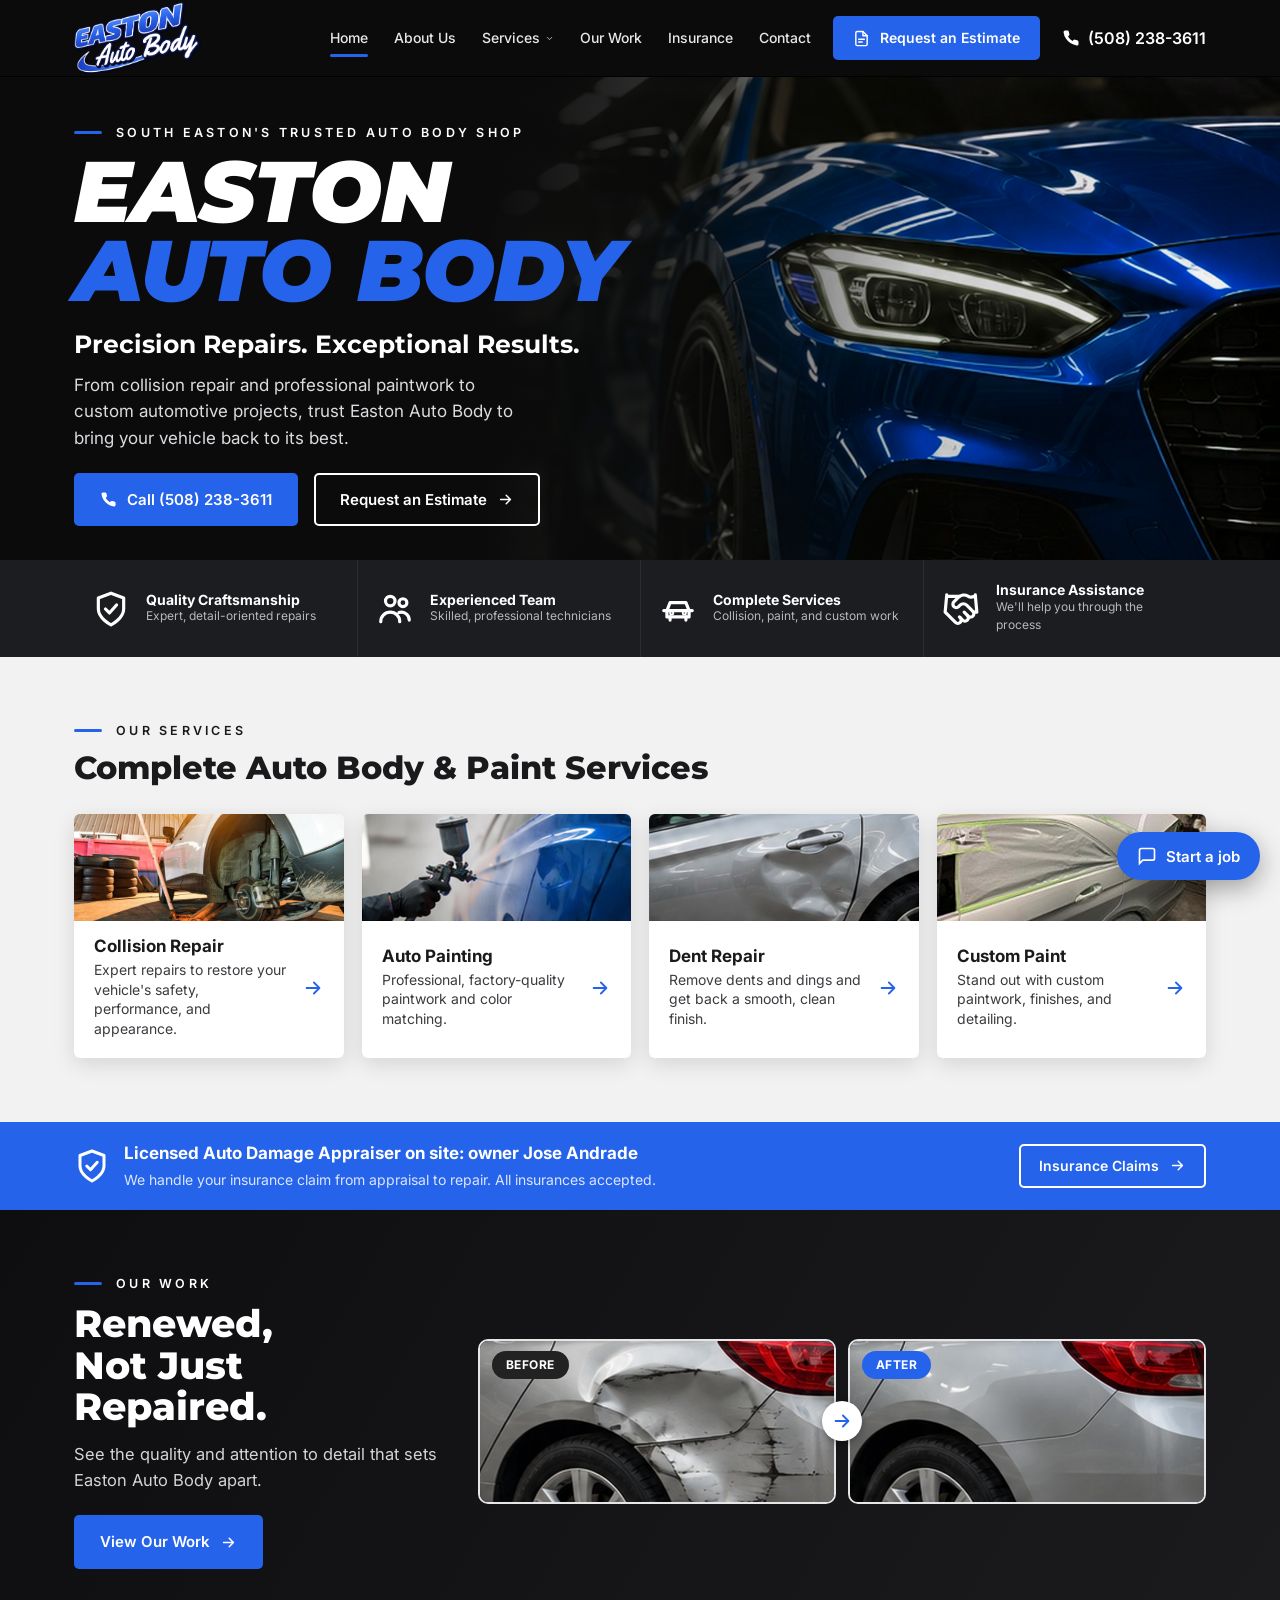
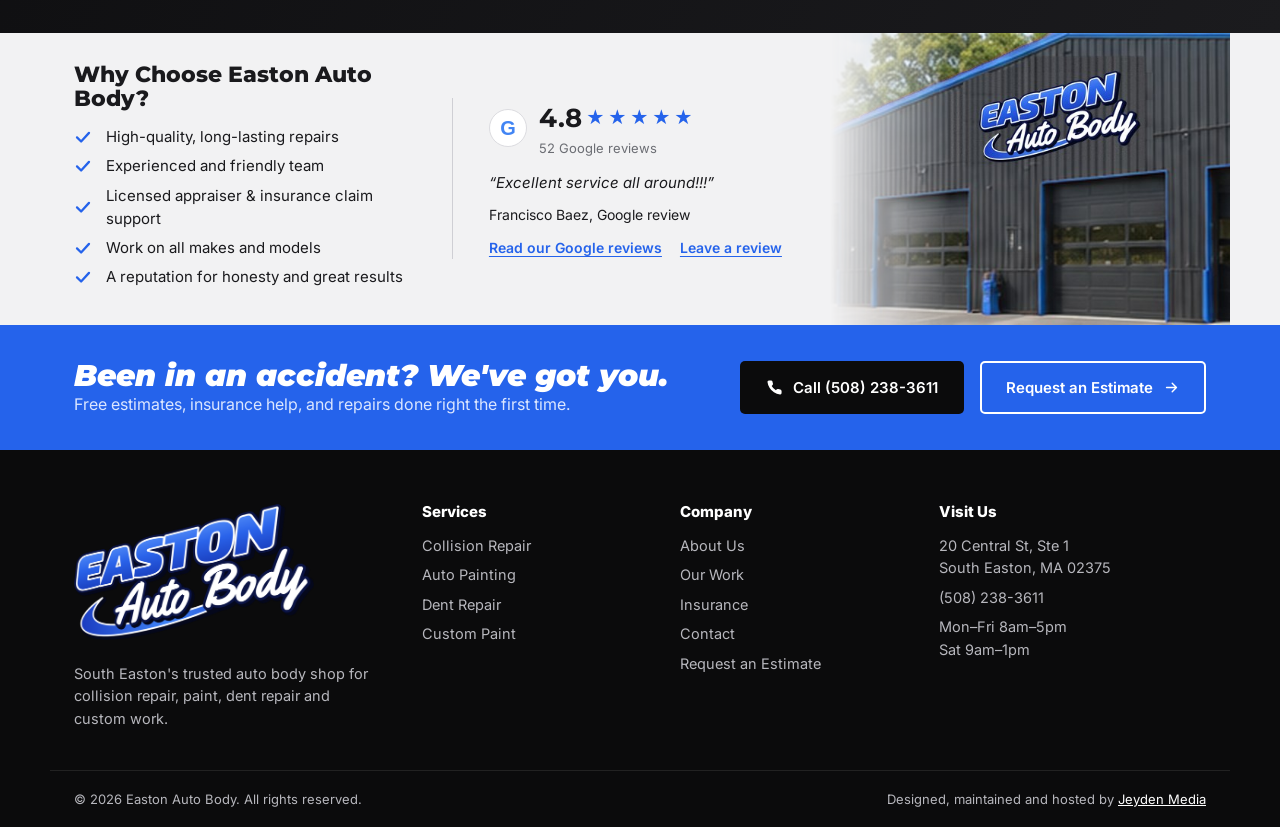
==== index.html @ 2ca7a3ee "Center header logo on mobile Co-Authored-By: Claude Opus 5.5 <noreply@anthropic.com> Claude-Session:" ====
<!doctype html>
<html lang="en"><head>
<meta charset="utf-8"><meta name="viewport" content="width=device-width,initial-scale=1">
<title>Easton Auto Body</title>
<meta name="description" content="Easton Auto Body in South Easton, MA: collision repair, auto painting, dent repair and custom paint. Call (508) 238-3611.">
<link rel="preconnect" href="https://fonts.googleapis.com"><link rel="preconnect" href="https://fonts.gstatic.com" crossorigin>
<link href="https://fonts.googleapis.com/css2?family=Inter:wght@400;500;600;700&family=Montserrat:ital,wght@0,700;0,800;0,900;1,800;1,900&display=swap" rel="stylesheet">
<link rel="icon" href="img/favicon.png?v=202611241850" type="image/png">
<link rel="stylesheet" href="css/style.css?v=202611242310">
</head><body>
<header class="site-header"><div class="wrap nav-bar">
<a class="brand" href="index.html" aria-label="Easton Auto Body home"><img class="brand-logo" src="img/logo-header.png?v=202611241850" alt="Easton Auto Body"></a>
<ul class="nav" id="nav"><li><a class="navlink active" href="index.html">Home</a></li><li><a class="navlink" href="about.html">About Us</a></li><li class="has-drop"><a class="navlink" href="services.html">Services <svg class="caret" viewBox="0 0 24 24" fill="none" stroke="currentColor" stroke-width="2" stroke-linecap="round" stroke-linejoin="round" aria-hidden="true"><path d="m6 9 6 6 6-6"/></svg></a><div class="dropdown"><a href="services.html#collision">Collision Repair</a><a href="services.html#painting">Auto Painting</a><a href="services.html#dent">Dent Repair</a><a href="services.html#custom">Custom Paint</a></div></li><li><a class="navlink" href="work.html">Our Work</a></li><li><a class="navlink" href="insurance.html">Insurance</a></li><li><a class="navlink" href="contact.html">Contact</a></li></ul>
<div class="nav-cta"><a class="btn btn-red btn-sm" href="estimate.html"><svg class="" viewBox="0 0 24 24" fill="none" stroke="currentColor" stroke-width="2" stroke-linecap="round" stroke-linejoin="round" aria-hidden="true"><path d="M14 2H6a2 2 0 0 0-2 2v16a2 2 0 0 0 2 2h12a2 2 0 0 0 2-2V8z"/><path d="M14 2v6h6M8 13h8M8 17h5"/></svg> Request an Estimate</a>
<a class="phone-link" href="tel:+15082383611" aria-label="Call (508) 238-3611"><svg class="" viewBox="0 0 24 24" fill="none" stroke="currentColor" stroke-width="2" stroke-linecap="round" stroke-linejoin="round" aria-hidden="true"><path d="M22 16.9v3a2 2 0 0 1-2.2 2 19.8 19.8 0 0 1-8.6-3.1 19.5 19.5 0 0 1-6-6A19.8 19.8 0 0 1 2.1 4.2 2 2 0 0 1 4.1 2h3a2 2 0 0 1 2 1.7c.1 1 .4 1.9.7 2.8a2 2 0 0 1-.5 2.1L8 9.9a16 16 0 0 0 6 6l1.3-1.3a2 2 0 0 1 2.1-.4c.9.3 1.8.6 2.8.7a2 2 0 0 1 1.7 2Z" fill="currentColor" stroke="none"/></svg><span>(508) 238-3611</span></a>
<button class="menu-btn" aria-label="Menu" aria-controls="nav" aria-expanded="false"><svg class="" viewBox="0 0 24 24" fill="none" stroke="currentColor" stroke-width="2" stroke-linecap="round" stroke-linejoin="round" aria-hidden="true"><path d="M3 6h18M3 12h18M3 18h18"/></svg></button></div>
</div></header>
<main>
<section class="hero"><div class="hero-bg" role="img" aria-label="Red sports car"><video class="bg-video" autoplay muted loop playsinline preload="metadata" poster="img/hero-car.jpg" aria-hidden="true"><source src="https://assets.mixkit.co/videos/35576/35576-720.mp4" type="video/mp4"><source src="https://assets.mixkit.co/videos/35576/35576-360.mp4" type="video/mp4"></video></div><div class="wrap">
<div class="eyebrow">South Easton's Trusted Auto Body Shop</div>
<h1 class="hero-title">EASTON<span>AUTO BODY</span></h1>
<h2>Precision Repairs. Exceptional Results.</h2>
<p class="lead">From collision repair and professional paintwork to custom automotive projects, trust Easton Auto Body to bring your vehicle back to its best.</p>
<div class="btn-row"><a class="btn btn-red" href="tel:+15082383611"><svg class="" viewBox="0 0 24 24" fill="none" stroke="currentColor" stroke-width="2" stroke-linecap="round" stroke-linejoin="round" aria-hidden="true"><path d="M22 16.9v3a2 2 0 0 1-2.2 2 19.8 19.8 0 0 1-8.6-3.1 19.5 19.5 0 0 1-6-6A19.8 19.8 0 0 1 2.1 4.2 2 2 0 0 1 4.1 2h3a2 2 0 0 1 2 1.7c.1 1 .4 1.9.7 2.8a2 2 0 0 1-.5 2.1L8 9.9a16 16 0 0 0 6 6l1.3-1.3a2 2 0 0 1 2.1-.4c.9.3 1.8.6 2.8.7a2 2 0 0 1 1.7 2Z" fill="currentColor" stroke="none"/></svg> Call (508) 238-3611</a><a class="btn btn-ghost" href="estimate.html">Request an Estimate <svg class="" viewBox="0 0 24 24" fill="none" stroke="currentColor" stroke-width="2" stroke-linecap="round" stroke-linejoin="round" aria-hidden="true"><path d="M5 12h14M13 6l6 6-6 6"/></svg></a></div>
</div></section>
<section class="features"><div class="wrap">
<div class="feature"><svg class="" viewBox="0 0 24 24" fill="none" stroke="currentColor" stroke-width="2" stroke-linecap="round" stroke-linejoin="round" aria-hidden="true"><path d="M12 22s8-4 8-10V5l-8-3-8 3v7c0 6 8 10 8 10z"/><path d="m8.5 12 2.5 2.5 4.5-5"/></svg><div><h4>Quality Craftsmanship</h4><p>Expert, detail-oriented repairs</p></div></div>
<div class="feature"><svg class="" viewBox="0 0 24 24" fill="none" stroke="currentColor" stroke-width="2" stroke-linecap="round" stroke-linejoin="round" aria-hidden="true"><circle cx="9" cy="7" r="3"/><circle cx="17" cy="8" r="2.5"/><path d="M3 20c0-3.3 2.7-6 6-6s6 2.7 6 6M14.5 14.2A5 5 0 0 1 21 19"/></svg><div><h4>Experienced Team</h4><p>Skilled, professional technicians</p></div></div>
<div class="feature"><svg class="" viewBox="0 0 24 24" fill="none" stroke="currentColor" stroke-width="2" stroke-linecap="round" stroke-linejoin="round" aria-hidden="true"><path d="M5 17h14v-4l-2-5H7l-2 5z"/><path d="M3 13h18M7 17v2M17 17v2"/><circle cx="8" cy="14.5" r=".6"/><circle cx="16" cy="14.5" r=".6"/></svg><div><h4>Complete Services</h4><p>Collision, paint, and custom work</p></div></div>
<div class="feature"><svg class="" viewBox="0 0 24 24" fill="none" stroke="currentColor" stroke-width="2" stroke-linecap="round" stroke-linejoin="round" aria-hidden="true"><path d="m11 17 2 2a1 1 0 1 0 3-3"/><path d="m14 14 2.5 2.5a1 1 0 1 0 3-3l-3.9-3.9a3 3 0 0 0-4.2 0l-.9.9a1 1 0 1 1-3-3l2.8-2.8a5 5 0 0 1 6.1-.8l.5.3a2 2 0 0 0 1.4.3L21 4"/><path d="m21 3 1 11h-2M3 3 2 14l6.5 6.5a1 1 0 1 0 3-3M3 4h8"/></svg><div><h4>Insurance Assistance</h4><p>We'll help you through the process</p></div></div>
</div></section>
<section class="section grey"><div class="wrap">
<div class="eyebrow">Our Services</div><h2 class="section-title">Complete Auto Body &amp; Paint Services</h2>
<div class="svc-grid"><a class="svc-card reveal" href="services.html#collision"><img src="img/svc-collision.jpg" alt="Car raised on a jack in the shop with its wheel removed">
<div class="svc-body"><div><h3>Collision Repair</h3><p>Expert repairs to restore your vehicle's safety, performance, and appearance.</p></div><svg class="arrow" viewBox="0 0 24 24" fill="none" stroke="currentColor" stroke-width="2" stroke-linecap="round" stroke-linejoin="round" aria-hidden="true"><path d="M5 12h14M13 6l6 6-6 6"/></svg></div></a><a class="svc-card reveal" href="services.html#painting"><img src="img/svc-painting.jpg?v=2" alt="Spray gun applying paint to a blue car panel">
<div class="svc-body"><div><h3>Auto Painting</h3><p>Professional, factory-quality paintwork and color matching.</p></div><svg class="arrow" viewBox="0 0 24 24" fill="none" stroke="currentColor" stroke-width="2" stroke-linecap="round" stroke-linejoin="round" aria-hidden="true"><path d="M5 12h14M13 6l6 6-6 6"/></svg></div></a><a class="svc-card reveal" href="services.html#dent"><img src="img/svc-dent.jpg" alt="Dented silver car door">
<div class="svc-body"><div><h3>Dent Repair</h3><p>Remove dents and dings and get back a smooth, clean finish.</p></div><svg class="arrow" viewBox="0 0 24 24" fill="none" stroke="currentColor" stroke-width="2" stroke-linecap="round" stroke-linejoin="round" aria-hidden="true"><path d="M5 12h14M13 6l6 6-6 6"/></svg></div></a><a class="svc-card reveal" href="services.html#custom"><img src="img/svc-custom.jpg" alt="Car masked off and ready for custom paint">
<div class="svc-body"><div><h3>Custom Paint</h3><p>Stand out with custom paintwork, finishes, and detailing.</p></div><svg class="arrow" viewBox="0 0 24 24" fill="none" stroke="currentColor" stroke-width="2" stroke-linecap="round" stroke-linejoin="round" aria-hidden="true"><path d="M5 12h14M13 6l6 6-6 6"/></svg></div></a></div></div></section>
<section class="appraiser-band"><div class="wrap">
<div class="ab-left"><svg class="" viewBox="0 0 24 24" fill="none" stroke="currentColor" stroke-width="2" stroke-linecap="round" stroke-linejoin="round" aria-hidden="true"><path d="M12 22s8-4 8-10V5l-8-3-8 3v7c0 6 8 10 8 10z"/><path d="m8.5 12 2.5 2.5 4.5-5"/></svg><div><b>Licensed Auto Damage Appraiser on site: owner Jose Andrade</b><span>We handle your insurance claim from appraisal to repair. All insurances accepted.</span></div></div>
<a class="btn btn-ghost btn-sm" href="insurance.html#claims">Insurance Claims <svg class="" viewBox="0 0 24 24" fill="none" stroke="currentColor" stroke-width="2" stroke-linecap="round" stroke-linejoin="round" aria-hidden="true"><path d="M5 12h14M13 6l6 6-6 6"/></svg></a></div></section>
<section class="section dark"><div class="wrap work-split">
<div class="reveal"><div class="eyebrow">Our Work</div><h2>Renewed,<br>Not Just Repaired.</h2>
<p>See the quality and attention to detail that sets Easton Auto Body apart.</p>
<a class="btn btn-red" href="work.html">View Our Work <svg class="" viewBox="0 0 24 24" fill="none" stroke="currentColor" stroke-width="2" stroke-linecap="round" stroke-linejoin="round" aria-hidden="true"><path d="M5 12h14M13 6l6 6-6 6"/></svg></a></div>
<div class="ba reveal"><figure><img src="img/before.jpg" alt="Rear quarter panel with collision damage, before repair"><span class="tag">BEFORE</span></figure>
<span class="ba-arrow"><svg class="" viewBox="0 0 24 24" fill="none" stroke="currentColor" stroke-width="2" stroke-linecap="round" stroke-linejoin="round" aria-hidden="true"><path d="M5 12h14M13 6l6 6-6 6"/></svg></span>
<figure><img src="img/after.jpg" alt="Same panel after repair and refinish"><span class="tag after">AFTER</span></figure></div>
</div></section>
<section class="why"><div class="wrap">
<div><h2>Why Choose Easton Auto Body?</h2><ul class="checks"><li><svg class="" viewBox="0 0 24 24" fill="none" stroke="currentColor" stroke-width="2" stroke-linecap="round" stroke-linejoin="round" aria-hidden="true"><path d="M4 12.5 9.5 18 20 6.5" stroke-width="3"/></svg>High-quality, long-lasting repairs</li><li><svg class="" viewBox="0 0 24 24" fill="none" stroke="currentColor" stroke-width="2" stroke-linecap="round" stroke-linejoin="round" aria-hidden="true"><path d="M4 12.5 9.5 18 20 6.5" stroke-width="3"/></svg>Experienced and friendly team</li><li><svg class="" viewBox="0 0 24 24" fill="none" stroke="currentColor" stroke-width="2" stroke-linecap="round" stroke-linejoin="round" aria-hidden="true"><path d="M4 12.5 9.5 18 20 6.5" stroke-width="3"/></svg>Licensed appraiser & insurance claim support</li><li><svg class="" viewBox="0 0 24 24" fill="none" stroke="currentColor" stroke-width="2" stroke-linecap="round" stroke-linejoin="round" aria-hidden="true"><path d="M4 12.5 9.5 18 20 6.5" stroke-width="3"/></svg>Work on all makes and models</li><li><svg class="" viewBox="0 0 24 24" fill="none" stroke="currentColor" stroke-width="2" stroke-linecap="round" stroke-linejoin="round" aria-hidden="true"><path d="M4 12.5 9.5 18 20 6.5" stroke-width="3"/></svg>A reputation for honesty and great results</li></ul></div>
<div class="quote reviews" id="reviews"><div class="g-rating"><span class="g-logo" aria-hidden="true">G</span><div><strong>4.8</strong> <span class="stars" aria-hidden="true">★★★★★</span><small>52 Google reviews</small></div></div>
<blockquote>&ldquo;Excellent service all around!!!&rdquo;</blockquote>
<cite>Francisco Baez, Google review</cite>
<div class="review-links"><a href="https://www.google.com/maps/place/?q=place_id:ChIJB-BQOgSG5IkRGqs08oeL52E" target="_blank" rel="noopener">Read our Google reviews</a><a href="https://search.google.com/local/writereview?placeid=ChIJB-BQOgSG5IkRGqs08oeL52E" target="_blank" rel="noopener">Leave a review</a></div></div>
<div class="why-photo" role="img" aria-label="Easton Auto Body shop building"></div>
</div></section>
</main>
<section class="cta-band"><div class="wrap">
<div><h2>Been in an accident? We've got you.</h2><p>Free estimates, insurance help, and repairs done right the first time.</p></div>
<div class="btn-row"><a class="btn btn-dark" href="tel:+15082383611"><svg class="" viewBox="0 0 24 24" fill="none" stroke="currentColor" stroke-width="2" stroke-linecap="round" stroke-linejoin="round" aria-hidden="true"><path d="M22 16.9v3a2 2 0 0 1-2.2 2 19.8 19.8 0 0 1-8.6-3.1 19.5 19.5 0 0 1-6-6A19.8 19.8 0 0 1 2.1 4.2 2 2 0 0 1 4.1 2h3a2 2 0 0 1 2 1.7c.1 1 .4 1.9.7 2.8a2 2 0 0 1-.5 2.1L8 9.9a16 16 0 0 0 6 6l1.3-1.3a2 2 0 0 1 2.1-.4c.9.3 1.8.6 2.8.7a2 2 0 0 1 1.7 2Z" fill="currentColor" stroke="none"/></svg> Call (508) 238-3611</a><a class="btn btn-ghost" href="estimate.html">Request an Estimate <svg class="" viewBox="0 0 24 24" fill="none" stroke="currentColor" stroke-width="2" stroke-linecap="round" stroke-linejoin="round" aria-hidden="true"><path d="M5 12h14M13 6l6 6-6 6"/></svg></a></div>
</div></section>
<footer class="site-footer">
<div class="wrap foot-grid">
<div class="foot-about"><a class="brand" href="index.html" aria-label="Easton Auto Body home"><img class="brand-logo-full" src="img/logo-footer.png?v=202611241850" alt="Easton Auto Body: We don't just repair. We renew."></a><p>South Easton's trusted auto body shop for collision repair, paint, dent repair and custom work.</p></div>
<div><h4>Services</h4><ul><li><a href="services.html#collision">Collision Repair</a></li><li><a href="services.html#painting">Auto Painting</a></li><li><a href="services.html#dent">Dent Repair</a></li><li><a href="services.html#custom">Custom Paint</a></li></ul></div>
<div><h4>Company</h4><ul><li><a href="about.html">About Us</a></li><li><a href="work.html">Our Work</a></li><li><a href="insurance.html">Insurance</a></li><li><a href="contact.html">Contact</a></li><li><a href="estimate.html">Request an Estimate</a></li></ul></div>
<div><h4>Visit Us</h4><ul><li>20 Central St, Ste 1<br>South Easton, MA 02375</li><li><a href="tel:+15082383611">(508) 238-3611</a></li><li>Mon–Fri 8am–5pm<br>Sat 9am–1pm</li></ul></div>
</div>
<div class="wrap foot-bottom"><span>© <span id="yr">2026</span> Easton Auto Body. All rights reserved.</span><span>Designed, maintained and hosted by <a href="https://jeydenmedia.com" target="_blank" rel="noopener" style="color:#fff;text-decoration:underline">Jeyden Media</a></span></div>
</footer>
<script src="js/main.js?v=202611241830"></script>
<script src="js/send.js?v=202611240320"></script>
<script src="js/intake.js?v=202611241830"></script>
</body></html>
---- css/style.css ----
/* Easton Auto Body — site styles */
:root{
  --red:#2563eb; --red-dark:#1a44c2; /* accent: royal blue from business card (var name kept) */ --black:#0b0b0c; --ink:#141416; --char:#1c1d20;
  --line:#2c2d31; --grey:#f2f2f3; --muted:#6b6d73; --text:#1a1a1d; --white:#fff;
  --radius:6px; --shadow:0 6px 22px rgba(0,0,0,.12);
  --head:'Montserrat',system-ui,sans-serif; --body:'Inter',system-ui,sans-serif;
  --wrap:1180px;
}
*{box-sizing:border-box;margin:0;padding:0}
html{scroll-behavior:smooth}
body{font-family:var(--body);color:var(--text);background:var(--white);line-height:1.55;-webkit-font-smoothing:antialiased}
img{max-width:100%;display:block}
a{color:inherit;text-decoration:none}
.wrap{max-width:var(--wrap);margin:0 auto;padding:0 24px}
h1,h2,h3,h4{font-family:var(--head);line-height:1.1;font-weight:800}
.sr-only{position:absolute;width:1px;height:1px;overflow:hidden;clip:rect(0 0 0 0)}

/* placeholder / guessed-content markers */
.tbd{background:#fff3b0;color:#5a4500;border-radius:3px;padding:0 4px;font-size:.92em}
.dark .tbd,.on-dark .tbd{background:#5a4a00;color:#ffe98a}
.tbd-note{display:inline-block;margin-top:14px;font-size:12px;letter-spacing:.04em;background:#fff3b0;color:#5a4500;padding:3px 8px;border-radius:3px;margin-top:8px}

/* ---------- header ---------- */
.site-header{background:var(--black);position:sticky;top:0;z-index:50;border-bottom:1px solid #000}
.nav-bar{display:flex;align-items:center;gap:28px;height:76px}
.logo{display:flex;flex-direction:column;line-height:.86;font-family:var(--head);font-style:italic;font-weight:900;position:relative;padding-top:10px;flex-shrink:0}
.logo svg{position:absolute;top:-2px;left:6px;width:150px;height:18px}
.logo .l1{color:#fff;font-size:31px;letter-spacing:.01em}
.logo .l2{color:var(--red);font-size:15px;letter-spacing:.24em;margin-left:10px}
.nav{display:flex;align-items:center;gap:26px;margin-left:auto}
.nav > li{list-style:none;position:relative}
.nav a.navlink{color:#e8e8ea;font-size:14px;font-weight:500;padding:26px 0;display:inline-flex;align-items:center;gap:5px;position:relative}
.nav a.navlink:hover{color:#fff}
.nav a.navlink.active::after{content:"";position:absolute;left:0;right:0;bottom:18px;height:3px;background:var(--red);border-radius:2px}
.caret{width:9px;height:9px}
.dropdown{position:absolute;top:100%;left:-16px;background:var(--char);min-width:210px;border-top:3px solid var(--red);border-radius:0 0 var(--radius) var(--radius);box-shadow:var(--shadow);padding:8px 0;opacity:0;visibility:hidden;transform:translateY(6px);transition:.18s}
.has-drop:hover .dropdown,.has-drop:focus-within .dropdown{opacity:1;visibility:visible;transform:none}
.dropdown a{display:block;padding:9px 18px;color:#d6d6da;font-size:14px}
.dropdown a:hover{background:#26272b;color:#fff}
.nav-cta{display:flex;align-items:center;gap:22px}
.phone-link{color:#fff;font-weight:600;font-size:16px;display:inline-flex;gap:8px;align-items:center;white-space:nowrap}
.menu-btn{display:none;background:none;border:0;color:#fff;margin-left:auto;cursor:pointer;padding:8px}

/* ---------- buttons ---------- */
.btn{display:inline-flex;align-items:center;gap:10px;font-weight:600;font-size:15px;border-radius:5px;padding:13px 24px;border:2px solid transparent;cursor:pointer;transition:.18s;font-family:var(--body);white-space:nowrap}
.btn svg{width:17px;height:17px;flex-shrink:0}
.btn-red{background:var(--red);color:#fff}
.btn-red:hover{background:var(--red-dark)}
.btn-ghost{border-color:#fff;color:#fff}
.btn-ghost:hover{background:#fff;color:var(--black)}
.btn-dark{background:var(--black);color:#fff}
.btn-dark:hover{background:#2a2a2e}
.btn-sm{padding:9px 18px;font-size:14px}

/* ---------- eyebrow ---------- */
.eyebrow{display:flex;align-items:center;gap:14px;font-size:12.5px;font-weight:600;letter-spacing:.26em;text-transform:uppercase;margin-bottom:10px}
.eyebrow::before{content:"";width:28px;height:3px;background:var(--red);border-radius:2px}

/* ---------- hero ---------- */
.hero{background:var(--black);color:#fff;position:relative;overflow:hidden}
.hero-bg{position:absolute;inset:0 0 0 auto;width:62%;background:url(../img/hero-car.jpg) center/cover no-repeat}
.hero-bg::before{content:"";position:absolute;inset:0;background:linear-gradient(90deg,var(--black) 0%,rgba(11,11,12,.85) 22%,rgba(11,11,12,.2) 55%,transparent 100%)}
.hero .wrap{position:relative;padding-top:46px;padding-bottom:34px;min-height:390px}
.hero-title{font-style:italic;font-weight:900;font-size:clamp(46px,7vw,86px);line-height:.92;letter-spacing:-.01em;margin:6px 0 20px}
.hero-title span{display:block;color:var(--red)}
.hero h2{font-size:clamp(20px,2.2vw,25px);font-weight:700;margin-bottom:14px}
.hero p.lead{font-size:17px;color:#dcdce0;max-width:450px;margin-bottom:22px}
.btn-row{display:flex;gap:16px;flex-wrap:wrap}

/* page hero (inner pages) */
.page-hero{background:var(--black);color:#fff;position:relative;overflow:hidden}
.page-hero .bg{position:absolute;inset:0;background-size:cover;background-position:center;opacity:.35}
.page-hero .bg::after{content:"";position:absolute;inset:0;background:linear-gradient(90deg,var(--black) 25%,transparent)}
.page-hero .wrap{position:relative;padding:64px 24px 58px}
.page-hero h1{font-size:clamp(36px,5vw,56px);font-style:italic;font-weight:900}
.page-hero h1 em{color:var(--red);font-style:italic}
.page-hero p{color:#cfcfd4;max-width:560px;margin-top:14px;font-size:17px}
.crumbs{font-size:13px;color:#9a9aa1;margin-bottom:12px}
.crumbs a:hover{color:#fff}

/* ---------- features strip ---------- */
.features{background:var(--char);color:#fff}
.features .wrap{display:grid;grid-template-columns:repeat(4,1fr)}
.feature{display:flex;gap:16px;align-items:center;padding:22px 18px;border-left:1px solid var(--line)}
.feature:first-child{border-left:0}
.feature svg{width:38px;height:38px;flex-shrink:0;stroke:#fff}
.feature h4{font-family:var(--body);font-size:14px;font-weight:700}
.feature p{font-size:12px;color:#b7b7bd}

/* ---------- sections ---------- */
.section{padding:64px 0}
.section.grey{background:var(--grey)}
.section.dark{background:linear-gradient(120deg,#0e0e10,#1b1b1e);color:#fff}
.section-title{font-size:clamp(26px,3vw,32px);margin-bottom:28px}
.section-head{display:flex;justify-content:space-between;align-items:flex-end;gap:20px;flex-wrap:wrap;margin-bottom:28px}
.section-head .section-title{margin-bottom:0}

/* service cards */
.svc-grid{display:grid;grid-template-columns:repeat(4,1fr);gap:18px}
.svc-card{background:#fff;border-radius:var(--radius);overflow:hidden;box-shadow:var(--shadow);display:flex;flex-direction:column;transition:transform .2s,box-shadow .2s}
.svc-card:hover{transform:translateY(-4px);box-shadow:0 12px 30px rgba(0,0,0,.18)}
.svc-card img{width:100%;aspect-ratio:2.5/1;object-fit:cover}
.svc-body{padding:16px 20px 20px;display:flex;gap:12px;align-items:center;flex:1}
.svc-body h3{font-family:var(--body);font-size:17px;font-weight:700;margin-bottom:4px}
.svc-body p{font-size:14px;color:#3b3b40;line-height:1.4}
.svc-body .arrow{margin-left:auto;color:var(--red);width:22px;height:22px;flex-shrink:0}

/* before / after */
.work-split{display:grid;grid-template-columns:1fr 2fr;gap:40px;align-items:center}
.work-split h2{font-size:clamp(30px,3.4vw,38px);margin-bottom:14px}
.work-split p{color:#d4d4d8;margin-bottom:22px;font-size:16.5px}
.ba{display:grid;grid-template-columns:1fr 1fr;gap:12px;position:relative}
.ba figure{position:relative;border:2px solid #e6e6e9;border-radius:10px;overflow:hidden;background:#333}
.ba img{width:100%;height:100%;aspect-ratio:2.2/1;object-fit:cover}
.tag{position:absolute;top:10px;left:12px;font-size:12px;font-weight:700;letter-spacing:.04em;padding:5px 14px;border-radius:20px;color:#fff;background:#222}
.tag.after{background:var(--red)}
.ba-arrow{position:absolute;left:50%;top:50%;transform:translate(-50%,-50%);width:40px;height:40px;border-radius:50%;background:#fff;display:grid;place-items:center;box-shadow:0 2px 10px rgba(0,0,0,.4);z-index:2}
.ba-arrow svg{width:22px;height:22px;color:var(--red)}

/* why choose */
.why{background:var(--grey);position:relative;overflow:hidden}
.why .wrap{display:grid;grid-template-columns:1fr 1fr 1.1fr;align-items:center;gap:36px;padding-top:30px;padding-bottom:30px}
.why h2{font-size:22px;margin-bottom:14px}
.checks{list-style:none}
.checks li{display:flex;gap:14px;align-items:center;margin:6px 0;font-size:15px}
.checks svg{width:18px;height:18px;color:var(--red);flex-shrink:0}
.quote{border-left:1px solid #cfcfd4;padding-left:36px}
.quote .q{font-family:Georgia,serif;font-size:52px;line-height:.6;color:var(--red);font-weight:700;height:26px}
.quote blockquote{font-style:italic;font-size:15px;margin:6px 0 10px}
.stars{color:var(--red);font-size:20px;letter-spacing:3px}
.quote cite{font-style:normal;font-size:14px;display:block}
.g-rating{display:flex;align-items:center;gap:12px;margin-bottom:12px}
.g-logo{width:38px;height:38px;border-radius:50%;background:#fff;border:1px solid #dcdce0;display:grid;place-items:center;font:700 20px/1 Arial,sans-serif;color:#4285f4;flex-shrink:0}
.g-rating strong{font-family:var(--head);font-size:26px;vertical-align:middle}
.g-rating .stars{font-size:18px;vertical-align:middle}
.g-rating small{display:block;font-size:13px;color:var(--muted)}
.review-links{display:flex;gap:18px;flex-wrap:wrap;margin-top:12px;font-size:14px;font-weight:600}
.review-links a{color:var(--red);text-decoration:underline;text-underline-offset:3px}
.why-photo{align-self:stretch;margin:-30px -24px -30px 0;min-height:200px;background:url(../img/shop-sign.jpg?v=3) center/cover;-webkit-mask-image:linear-gradient(90deg,transparent,#000 30%);mask-image:linear-gradient(90deg,transparent,#000 30%)}

/* CTA band */
.cta-band{background:var(--red);color:#fff}
.cta-band .wrap{display:flex;justify-content:space-between;align-items:center;gap:20px;padding:34px 24px;flex-wrap:wrap}
.cta-band h2{font-size:clamp(22px,2.6vw,30px);font-style:italic;font-weight:900}
.cta-band p{color:#dbe6ff}

/* ---------- content blocks (inner pages) ---------- */
.two-col{display:grid;grid-template-columns:1.1fr 1fr;gap:48px;align-items:center}
.two-col.flip > :first-child{order:2}
.two-col img{border-radius:10px;box-shadow:var(--shadow);width:100%;aspect-ratio:3/2;object-fit:cover}
.prose h2{font-size:clamp(24px,2.8vw,32px);margin-bottom:14px}
.prose p{margin-bottom:14px;color:#3b3b40}
.dark .prose p{color:#cfcfd4}
.stats{display:grid;grid-template-columns:repeat(4,1fr);gap:18px;margin-top:10px}
.stat{background:#fff;border-radius:var(--radius);padding:24px;text-align:center;box-shadow:var(--shadow)}
.stat b{display:block;font-family:var(--head);font-size:36px;font-weight:900;font-style:italic;color:var(--red)}
.stat span{font-size:14px;color:var(--muted)}
.value-grid{display:grid;grid-template-columns:repeat(3,1fr);gap:20px}
.value{background:#fff;border-radius:var(--radius);padding:26px;box-shadow:var(--shadow);border-top:3px solid var(--red)}
.value svg{width:34px;height:34px;color:var(--red);margin-bottom:12px}
.value h3{font-family:var(--body);font-size:17px;margin-bottom:6px}
.value p{font-size:14.5px;color:#4a4a50}

.svc-detail{padding:64px 0;border-bottom:1px solid #e5e5e8;scroll-margin-top:80px}
.svc-detail:nth-child(even){background:var(--grey)}
.svc-detail ul{list-style:none;margin:16px 0 22px;display:grid;grid-template-columns:1fr 1fr;gap:6px 18px}
.svc-detail li{display:flex;gap:10px;align-items:flex-start;font-size:15px}
.svc-detail li svg{width:17px;height:17px;color:var(--red);flex-shrink:0;margin-top:3px}
.jump{display:flex;gap:10px;flex-wrap:wrap;margin-top:22px}
.jump a{border:1px solid #4a4a50;color:#fff;border-radius:30px;padding:8px 16px;font-size:14px}
.jump a:hover{border-color:var(--red);background:var(--red)}

/* gallery */
.filters{display:flex;gap:10px;flex-wrap:wrap;margin-bottom:28px}
.filters button{border:1px solid #cfcfd4;background:#fff;border-radius:30px;padding:8px 18px;font:500 14px var(--body);cursor:pointer}
.filters button.on{background:var(--red);border-color:var(--red);color:#fff}
.gallery{display:grid;grid-template-columns:repeat(2,1fr);gap:28px}
.g-item{background:#fff;border-radius:10px;box-shadow:var(--shadow);overflow:hidden}
.g-item.hide{display:none}
.slider{position:relative;aspect-ratio:2.2/1;overflow:hidden;user-select:none;cursor:ew-resize;background:#333}
.slider img{position:absolute;inset:0;width:100%;height:100%;object-fit:cover}
.slider .top{clip-path:inset(0 50% 0 0)}
.slider .handle{position:absolute;top:0;bottom:0;left:50%;width:3px;background:#fff;transform:translateX(-50%);pointer-events:none}
.slider .handle::after{content:"↔";position:absolute;top:50%;left:50%;transform:translate(-50%,-50%);width:38px;height:38px;border-radius:50%;background:var(--red);color:#fff;display:grid;place-items:center;font-weight:700;box-shadow:0 2px 8px rgba(0,0,0,.4)}
.slider .tag.after{left:auto;right:12px}
.slider input{position:absolute;inset:0;opacity:0;cursor:ew-resize;width:100%;height:100%}
.g-meta{padding:16px 20px}
.g-meta h3{font-family:var(--body);font-size:16px}
.g-meta p{font-size:14px;color:var(--muted)}

/* steps (insurance) */
.steps{display:grid;grid-template-columns:repeat(4,1fr);gap:20px;counter-reset:s}
.step{background:#fff;border-radius:var(--radius);padding:28px 22px;box-shadow:var(--shadow);position:relative}
.step::before{counter-increment:s;content:counter(s);font-family:var(--head);font-style:italic;font-weight:900;font-size:40px;color:var(--red);line-height:1;display:block;margin-bottom:10px}
.step h3{font-family:var(--body);font-size:16.5px;margin-bottom:6px}
.step p{font-size:14.5px;color:#4a4a50}
.faq details{background:#fff;border-radius:var(--radius);box-shadow:0 2px 10px rgba(0,0,0,.06);margin-bottom:12px;padding:0 22px}
.faq summary{cursor:pointer;font-weight:600;padding:18px 0;list-style:none;display:flex;justify-content:space-between;gap:16px}
.faq summary::after{content:"+";color:var(--red);font-size:22px;line-height:1}
.faq details[open] summary::after{content:"–"}
.faq details p{padding-bottom:18px;color:#4a4a50}
.carriers{display:flex;flex-wrap:wrap;gap:10px;margin-top:10px}
.carriers span{background:#fff;border:1px solid #dcdce0;padding:8px 16px;border-radius:4px;font-weight:600;font-size:14px;color:#3b3b40}

/* contact + forms */
.contact-grid{display:grid;grid-template-columns:1fr 1.25fr;gap:40px}
.info-card{background:var(--char);color:#fff;border-radius:10px;padding:32px}
.info-card h3{font-size:22px;margin-bottom:20px}
.info-row{display:flex;gap:14px;margin-bottom:20px}
.info-row svg{width:22px;height:22px;color:var(--red);flex-shrink:0;margin-top:2px}
.info-row b{display:block;font-size:14px;color:#9a9aa1;font-weight:500}
.info-row a:hover{color:var(--red)}
.hours{width:100%;font-size:14.5px;border-collapse:collapse}
.hours td{padding:4px 0}
.hours td:last-child{text-align:right}
.map{border-radius:10px;overflow:hidden;box-shadow:var(--shadow);margin-top:24px;aspect-ratio:16/9;background:#ddd}
.map iframe{width:100%;height:100%;border:0}
.form-card{background:#fff;border-radius:10px;box-shadow:var(--shadow);padding:34px}
.form-card h2{font-size:24px;margin-bottom:6px}
.form-card > p{color:var(--muted);margin-bottom:22px;font-size:15px}
.form-grid{display:grid;grid-template-columns:1fr 1fr;gap:16px}
.form-grid .full{grid-column:1/-1}
fieldset{border:0;grid-column:1/-1;display:grid;grid-template-columns:1fr 1fr;gap:16px;margin-top:8px}
legend{font-family:var(--head);font-weight:800;font-size:16px;margin-bottom:12px;display:flex;align-items:center;gap:10px}
legend::before{content:"";width:20px;height:3px;background:var(--red)}
label{display:block;font-size:13.5px;font-weight:600;margin-bottom:6px}
input,select,textarea{width:100%;font:15px var(--body);padding:11px 13px;border:1px solid #cfcfd4;border-radius:5px;background:#fafafb;transition:.15s}
input:focus,select:focus,textarea:focus{outline:0;border-color:var(--red);background:#fff;box-shadow:0 0 0 3px rgba(37,99,235,.15)}
textarea{min-height:120px;resize:vertical}
.radio-row{display:flex;gap:18px;flex-wrap:wrap}
.radio-row label{display:flex;align-items:center;gap:7px;font-weight:500}
.radio-row input{width:auto}
.drop{border:2px dashed #cfcfd4;border-radius:8px;padding:24px;text-align:center;color:var(--muted);font-size:14px;cursor:pointer;background:#fafafb}
.drop:hover{border-color:var(--red)}
.drop input{display:none}
.file-list{font-size:13px;margin-top:8px;color:var(--text)}
.form-note{font-size:12.5px;color:var(--muted);margin-top:14px}
.form-success{display:none;text-align:center;padding:40px 10px}
.form-success.show{display:block}
.form-success svg{width:56px;height:56px;color:var(--red);margin:0 auto 14px}

/* ---------- footer ---------- */
.site-footer{background:var(--black);color:#b7b7bd;font-size:14.5px}
.foot-grid{display:grid;grid-template-columns:1.4fr 1fr 1fr 1.2fr;gap:36px;padding:54px 24px 40px}
.site-footer h4{color:#fff;font-family:var(--body);font-size:15px;margin-bottom:14px}
.site-footer ul{list-style:none}
.site-footer li{margin:7px 0}
.site-footer a:hover{color:#fff}
.foot-about p{margin-top:16px;max-width:300px}
.foot-bottom{border-top:1px solid #222;padding:18px 24px;display:flex;justify-content:space-between;gap:12px;flex-wrap:wrap;font-size:13px}

/* reveal */
.reveal{opacity:0;transform:translateY(16px);transition:opacity .6s,transform .6s}
.reveal.in{opacity:1;transform:none}
@media (prefers-reduced-motion:reduce){.reveal{opacity:1;transform:none;transition:none}html{scroll-behavior:auto}}

/* ---------- responsive ---------- */
@media (max-width:1100px){
  .nav{gap:18px}
  .phone-link span{display:none}
}
@media (max-width:980px){
  .menu-btn{display:block}
  .nav-cta .btn{display:none}
  .nav{position:fixed;top:76px;left:0;right:0;bottom:0;background:var(--black);flex-direction:column;align-items:stretch;gap:0;padding:10px 24px 30px;overflow-y:auto;transform:translateX(100%);transition:.25s;margin:0}
  .nav.open{transform:none}
  .nav a.navlink{padding:15px 0;border-bottom:1px solid #222;width:100%;font-size:16px}
  .nav a.navlink.active::after{display:none}
  .nav a.navlink.active{color:var(--red)}
  .dropdown{position:static;opacity:1;visibility:visible;transform:none;background:none;border:0;box-shadow:none;padding:0 0 6px 14px}
  .nav-cta{margin-left:auto}
  .menu-btn{margin-left:4px}
  .features .wrap{grid-template-columns:1fr 1fr}
  .feature:nth-child(3){border-left:0}
  .svc-grid{grid-template-columns:1fr 1fr}
  .work-split{grid-template-columns:1fr}
  .why .wrap{grid-template-columns:1fr 1fr}
  .why-photo{display:none}
  .two-col,.contact-grid{grid-template-columns:1fr;gap:32px}
  .two-col.flip > :first-child{order:0}
  .stats,.steps{grid-template-columns:1fr 1fr}
  .value-grid{grid-template-columns:1fr 1fr}
  .foot-grid{grid-template-columns:1fr 1fr}
  .hero-bg{width:100%;opacity:.45}
  .hero-bg::before{background:linear-gradient(90deg,var(--black),rgba(11,11,12,.4))}
}
@media (max-width:640px){
  .wrap{padding:0 16px}
  .page-hero .wrap{padding:44px 16px 40px}
  .cta-band .wrap{padding:28px 16px}
  .foot-grid{padding:44px 16px 30px}
  .logo .l1{font-size:25px}.logo .l2{font-size:12px}.logo svg{width:120px}
  .phone-link{font-size:0;gap:0}
  .features .wrap,.svc-grid,.why .wrap,.stats,.steps,.value-grid,.gallery,.foot-grid,.form-grid,fieldset{grid-template-columns:1fr}
  .feature{border-left:0;border-top:1px solid var(--line);padding:16px 0}
  .feature:first-child{border-top:0}
  .quote{border-left:0;padding-left:0}
  .svc-detail ul{grid-template-columns:1fr}
  .section{padding:48px 0}
  .form-card{padding:24px 18px}
  .btn-row .btn{flex:1;justify-content:center}
}
.phone-link svg{width:18px;height:18px}
.est-grid{grid-template-columns:1.6fr 1fr;align-items:start}
.form-success svg,.drop svg{display:block}
.drop svg{width:28px;height:28px;margin:0 auto 6px;color:var(--red)}
@media (max-width:980px){.est-grid{grid-template-columns:1fr}}
.menu-btn svg{width:26px;height:26px;display:block}
.team-grid{display:grid;grid-template-columns:1fr 1fr;gap:24px}
.member{display:flex;gap:22px;align-items:flex-start;background:var(--char);color:#fff;border-radius:10px;padding:28px;border-left:4px solid var(--red)}
.avatar{width:76px;height:76px;border-radius:50%;background:var(--red);display:grid;place-items:center;font-family:var(--head);font-weight:900;font-style:italic;font-size:26px;flex-shrink:0}
.avatar-photo{width:120px;height:120px;object-fit:cover;border:3px solid var(--red);box-shadow:0 6px 18px rgba(0,0,0,.35)}
.member h3{font-size:21px}
.member .role{display:block;color:var(--red);font-weight:600;font-size:13px;letter-spacing:.08em;text-transform:uppercase;margin:4px 0 10px}
.member p{color:#cfcfd4;font-size:15px}
@media (max-width:760px){.team-grid{grid-template-columns:1fr}.member{flex-direction:column}}
/* banner videos */
.bg-video{position:absolute;inset:0;width:100%;height:100%;object-fit:cover;z-index:0}
.hero-bg::before{z-index:1}
.page-hero .bg::after{z-index:1}
.page-hero .bg{opacity:.45}
@media (prefers-reduced-motion:reduce){.bg-video{display:none}}
.g-item.featured{max-width:960px}
.g-item.featured .slider{aspect-ratio:2.4/1}
.proj-grid{grid-template-columns:repeat(3,1fr)}
.proj-img{width:100%;aspect-ratio:16/10;object-fit:cover;transition:transform .4s}
.g-item{overflow:hidden}
.g-item:hover .proj-img{transform:scale(1.04)}
@media (max-width:980px){.proj-grid{grid-template-columns:1fr 1fr}}
@media (max-width:640px){.proj-grid{grid-template-columns:1fr}}
/* brand (modern logo) */
.brand{display:inline-flex;align-items:center;gap:11px;flex-shrink:0}
.brand-mark{width:44px;height:44px;flex-shrink:0}
.brand-text{display:flex;flex-direction:column;line-height:1}
.brand .b1{font-family:var(--head);font-weight:900;font-size:25px;letter-spacing:.06em;color:#fff}
.brand .b2{font-family:var(--body);font-weight:600;font-size:10.5px;letter-spacing:.47em;color:var(--red);margin-top:5px}
.foot-about .brand .b1{font-size:23px}
@media (max-width:640px){.brand-mark{width:36px;height:36px}.brand .b1{font-size:20px}.brand .b2{font-size:8.5px}}
.brand-mark{display:none}
.brand-car{width:78px;height:29px;flex-shrink:0}
.brand{gap:12px}
.brand .b2{letter-spacing:.42em}
.foot-about .tagline{margin-top:14px;color:#fff;font-style:italic}
.foot-about .tagline b{color:var(--red)}
@media (max-width:640px){.brand-car{width:58px;height:22px}}
.brand-car{width:92px;height:34px}@media (max-width:640px){.brand-car{width:62px;height:23px}}
.nav a.navlink{white-space:nowrap}.nav-bar{gap:22px}@media (max-width:1200px) and (min-width:981px){.nav{gap:16px}.brand-car{width:70px;height:26px}.brand .b1{font-size:22px}}
/* uploaded logo */
.brand-logo{height:58px;width:auto}
.brand-logo-full{width:220px;height:auto}
@media (max-width:1200px) and (min-width:981px){.brand-logo{height:48px}}
@media (max-width:640px){.brand-logo{height:44px}}
.brand-logo{height:64px}@media (max-width:640px){.brand-logo{height:46px}}
/* original-color logo on white badge */
.brand{background:#fff;border-radius:6px;padding:4px 10px;line-height:0}
.brand-logo{height:40px;width:auto}
.brand-logo-full{width:190px;height:auto}
.foot-about .brand{padding:8px 12px}
@media (max-width:1200px) and (min-width:981px){.brand-logo{height:36px}}
@media (max-width:640px){.brand-logo{height:34px}}
/* dark-background logo, no badge */
.brand,.foot-about .brand{background:none;padding:0;border-radius:0}
.brand-logo{height:46px;width:auto}
.brand-logo-full{width:230px}
@media (max-width:1200px) and (min-width:981px){.brand-logo{height:40px}}
@media (max-width:640px){.brand-logo{height:38px}}
/* licensed appraiser / claims */
.appraiser{display:grid;grid-template-columns:220px 1fr;gap:48px;align-items:start}
.badge-seal{aspect-ratio:1;border-radius:50%;border:3px solid var(--red);display:flex;flex-direction:column;align-items:center;justify-content:center;text-align:center;box-shadow:0 0 0 8px rgba(37,99,235,.15),inset 0 0 0 6px #0e0e10,inset 0 0 0 7px #3a3a3f;background:radial-gradient(circle,#1f1f23,#0e0e10)}
.badge-seal svg{width:44px;height:44px;color:var(--red);margin-bottom:6px}
.badge-seal b{font-family:var(--head);font-style:italic;font-weight:900;font-size:26px;letter-spacing:.04em}
.badge-seal span{font-size:13px;color:#cfcfd4;text-transform:uppercase;letter-spacing:.12em;line-height:1.35;margin-top:4px}
.claim-grid{display:grid;grid-template-columns:1fr 1fr;gap:18px;margin-top:22px}
.claim-grid > div{background:rgba(255,255,255,.04);border:1px solid #2c2d31;border-radius:8px;padding:18px}
.claim-grid svg{width:24px;height:24px;color:var(--red);margin-bottom:8px}
.claim-grid h3{font-family:var(--body);font-size:15.5px;margin-bottom:4px}
.claim-grid p{font-size:14px;color:#b7b7bd;margin:0}
.appraiser-band{background:var(--red);color:#fff}
.appraiser-band .wrap{display:flex;align-items:center;justify-content:space-between;gap:18px;padding-top:18px;padding-bottom:18px;flex-wrap:wrap}
.ab-left{display:flex;gap:14px;align-items:center}
.ab-left svg{width:36px;height:36px;flex-shrink:0}
.ab-left b{display:block;font-size:17px}
.ab-left span{font-size:14px;color:#dbe6ff}
@media (max-width:980px){.appraiser{grid-template-columns:1fr}.badge-seal{width:180px}}
@media (max-width:640px){.claim-grid{grid-template-columns:1fr}}
.badge-seal em{font-style:normal;font-weight:700;font-size:14px;color:#fff;margin-top:8px}
.more-svcs{list-style:none;display:grid;grid-template-columns:1fr 1fr;gap:10px 20px}
.more-svcs li{display:flex;gap:10px;align-items:flex-start;font-size:15px;color:#e8e8ea}
.more-svcs svg{width:17px;height:17px;color:var(--red);flex-shrink:0;margin-top:3px}
@media (max-width:640px){.more-svcs{grid-template-columns:1fr}}

/* ---------- job intake assistant ---------- */
.ia-launch{position:fixed;right:20px;bottom:20px;z-index:90;display:flex;align-items:center;gap:9px;background:var(--red);color:#fff;border:0;border-radius:30px;padding:14px 20px;font:600 15px var(--body);box-shadow:0 8px 26px rgba(0,0,0,.35);cursor:pointer;transition:.18s}
.ia-launch:hover{background:var(--red-dark);transform:translateY(-2px)}
.ia-launch svg{width:20px;height:20px}
.ia-open .ia-launch{display:none}
.ia-panel{position:fixed;right:20px;bottom:20px;z-index:100;width:380px;max-width:calc(100vw - 32px);height:600px;max-height:calc(100vh - 40px);background:#fff;border-radius:12px;box-shadow:0 18px 50px rgba(0,0,0,.4);display:flex;flex-direction:column;overflow:hidden;font-family:var(--body)}
.ia-panel[hidden]{display:none}
.ia-head{background:var(--black);color:#fff;padding:14px 14px 14px 18px;display:flex;align-items:center;gap:6px;border-bottom:3px solid var(--red)}
.ia-head div{flex:1;display:flex;flex-direction:column;line-height:1.25}
.ia-head strong{font-family:var(--head);font-style:italic;font-weight:900;font-size:16px}
.ia-head span{font-size:12.5px;color:#b9b9be}
.ia-head button{background:none;border:0;color:#ddd;font-size:22px;line-height:1;cursor:pointer;width:34px;height:34px;border-radius:6px}
.ia-head button:hover{background:#26272b;color:#fff}
.ia-head .ia-restart{font-size:19px}
.ia-log{flex:1;overflow-y:auto;padding:16px;background:var(--grey);display:flex;flex-direction:column;gap:10px}
.ia-msg{max-width:86%;padding:10px 13px;border-radius:12px;font-size:14.5px;line-height:1.45;animation:iaIn .2s ease}
.ia-bot{background:#fff;color:var(--text);border-bottom-left-radius:3px;box-shadow:0 1px 2px rgba(0,0,0,.06)}
.ia-bot a{color:var(--red);font-weight:600}
.ia-me{background:var(--red);color:#fff;align-self:flex-end;border-bottom-right-radius:3px;white-space:pre-wrap;word-break:break-word}
@keyframes iaIn{from{opacity:0;transform:translateY(6px)}to{opacity:1;transform:none}}
.ia-sum{display:grid;grid-template-columns:auto 1fr;gap:4px 12px;margin-top:8px;font-size:13.5px}
.ia-sum dt{color:var(--muted);font-weight:500}
.ia-sum dd{font-weight:600;word-break:break-word;white-space:pre-wrap}
.ia-input{padding:12px;border-top:1px solid #e3e3e6;background:#fff}
.ia-input:empty{display:none}
.ia-choices{display:flex;flex-wrap:wrap;gap:8px}
.ia-chip{border:2px solid var(--red);background:#fff;color:var(--red);border-radius:20px;padding:8px 14px;font:600 14px var(--body);cursor:pointer;transition:.15s}
.ia-chip:hover,.ia-chip.ia-primary{background:var(--red);color:#fff}
.ia-chip.ia-primary:hover{background:var(--red-dark);border-color:var(--red-dark)}
.ia-chip:disabled{opacity:.6;cursor:wait}
.ia-form{display:flex;flex-direction:column;gap:8px}
.ia-form input,.ia-form textarea,.ia-form select{width:100%;border:1px solid #cfcfd4;border-radius:6px;padding:10px 12px;font:15px var(--body);color:var(--text);background:#fff}
.ia-form textarea{resize:vertical}
.ia-form input:focus,.ia-form textarea:focus,.ia-form select:focus{outline:2px solid var(--red);outline-offset:-1px;border-color:transparent}
.ia-row{display:flex;gap:8px;justify-content:flex-end}
.ia-send{background:var(--red);color:#fff;border:0;border-radius:6px;padding:10px 18px;font:600 14px var(--body);cursor:pointer}
.ia-send:hover{background:var(--red-dark)}
.ia-skip{background:none;border:1px solid #cfcfd4;color:var(--muted);border-radius:6px;padding:10px 16px;font:500 14px var(--body);cursor:pointer}
.ia-file{display:block;border:2px dashed #cfcfd4;border-radius:8px;padding:16px;text-align:center;cursor:pointer;color:var(--muted);font-size:14px}
.ia-file:hover{border-color:var(--red);color:var(--red)}
.ia-file input{position:absolute;opacity:0;width:1px;height:1px}
.ia-err{color:var(--red);font-size:13px}
@media (max-width:560px){
  .ia-launch{right:14px;bottom:14px;padding:13px 17px}
  .ia-panel{right:0;bottom:0;width:100vw;max-width:100vw;height:100%;max-height:100%;border-radius:0}
}
/* keep banner text above background video/overlay */
.hero-bg,.page-hero .bg{z-index:0}
.hero .wrap,.page-hero .wrap{z-index:2}
@media (min-width:1400px){.hero-bg{width:58%}.hero-bg::before{background:linear-gradient(90deg,var(--black) 0%,rgba(11,11,12,.75) 25%,rgba(11,11,12,.15) 60%,transparent 100%)}}
/* blue Easton Auto Body script logo (from business card) */
.brand-logo{height:72px;width:auto}
.brand-logo-full{width:240px}
@media (max-width:1200px) and (min-width:981px){.brand-logo{height:52px}}
@media (max-width:640px){.brand-logo{height:52px}}
/* blue car: recolor red hero video/poster to brand blue */
.hero-bg{filter:hue-rotate(222deg) saturate(1.15)}
/* keep storefront logo in frame */
.why-photo{background-position:88% center}
/* center header logo on mobile */
@media (max-width:980px){.nav-bar{position:relative}.site-header .brand{position:absolute;left:50%;top:50%;transform:translate(-50%,-50%)}}
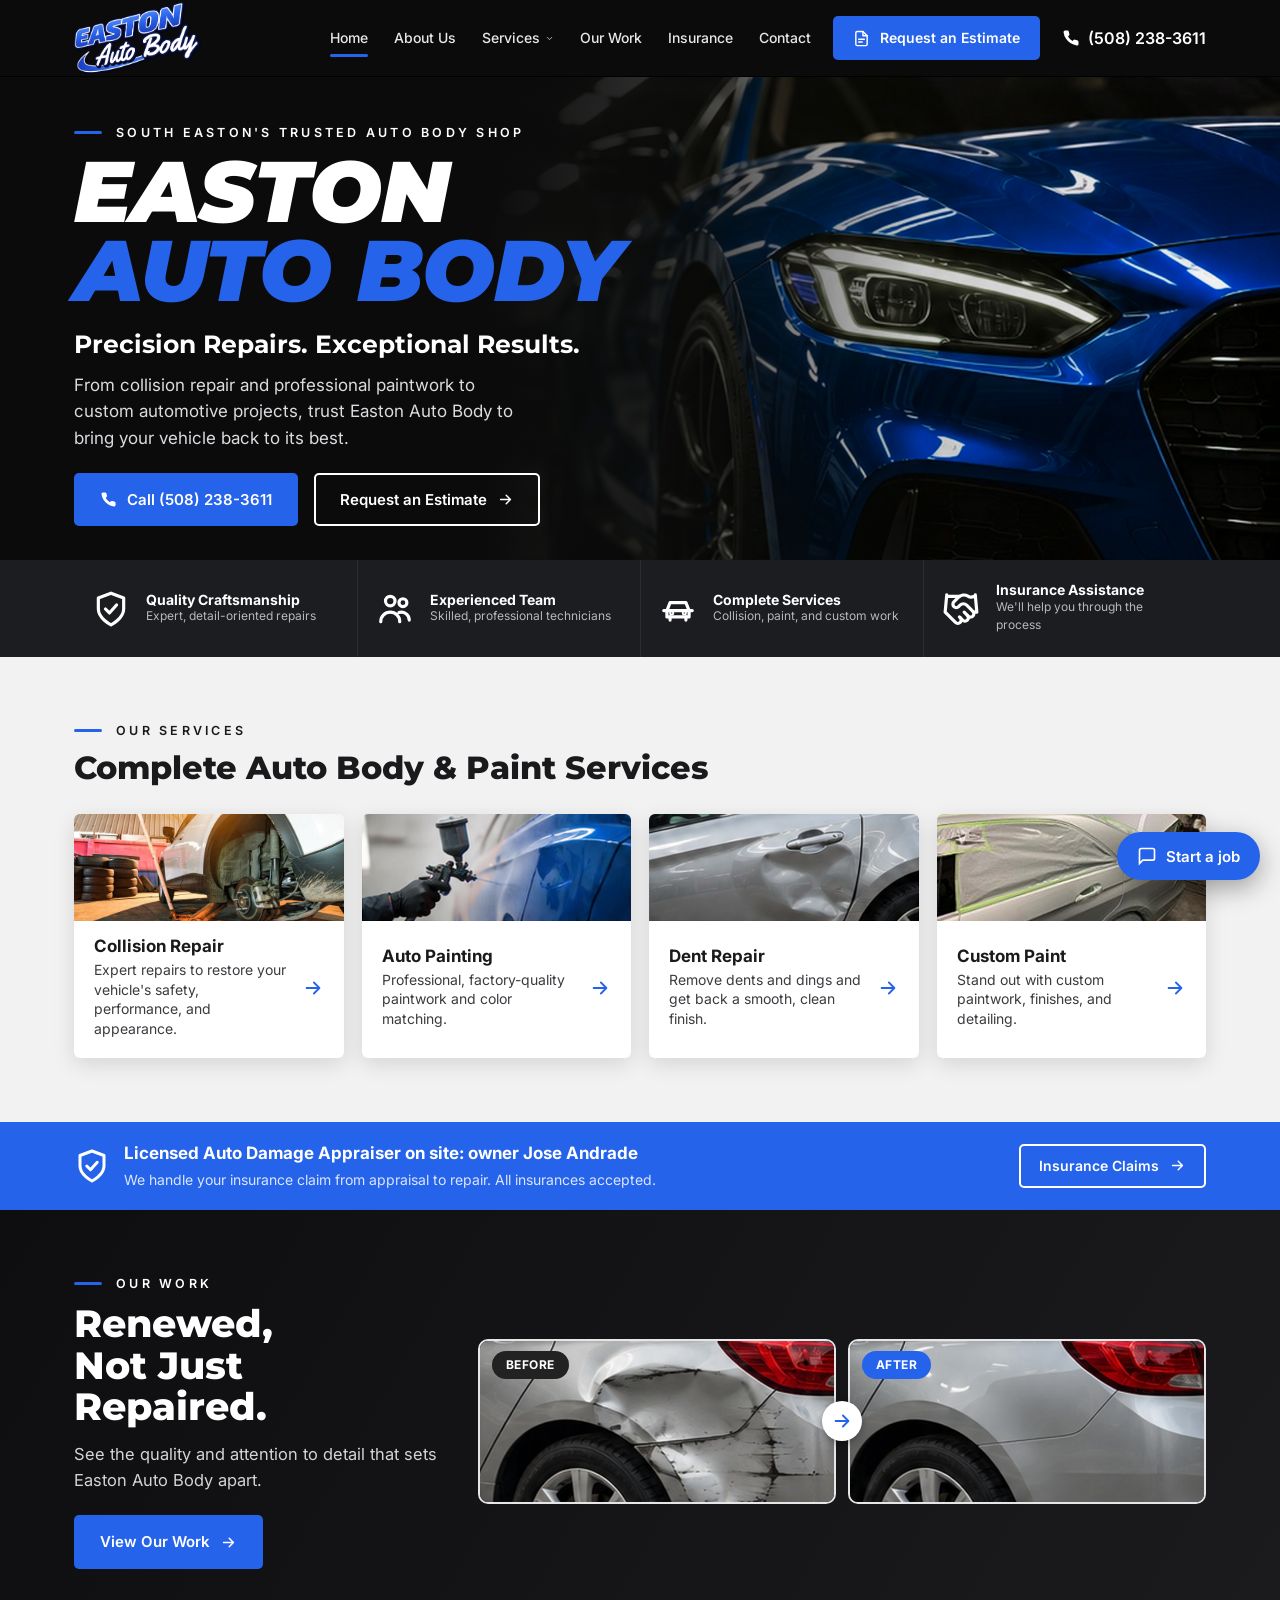
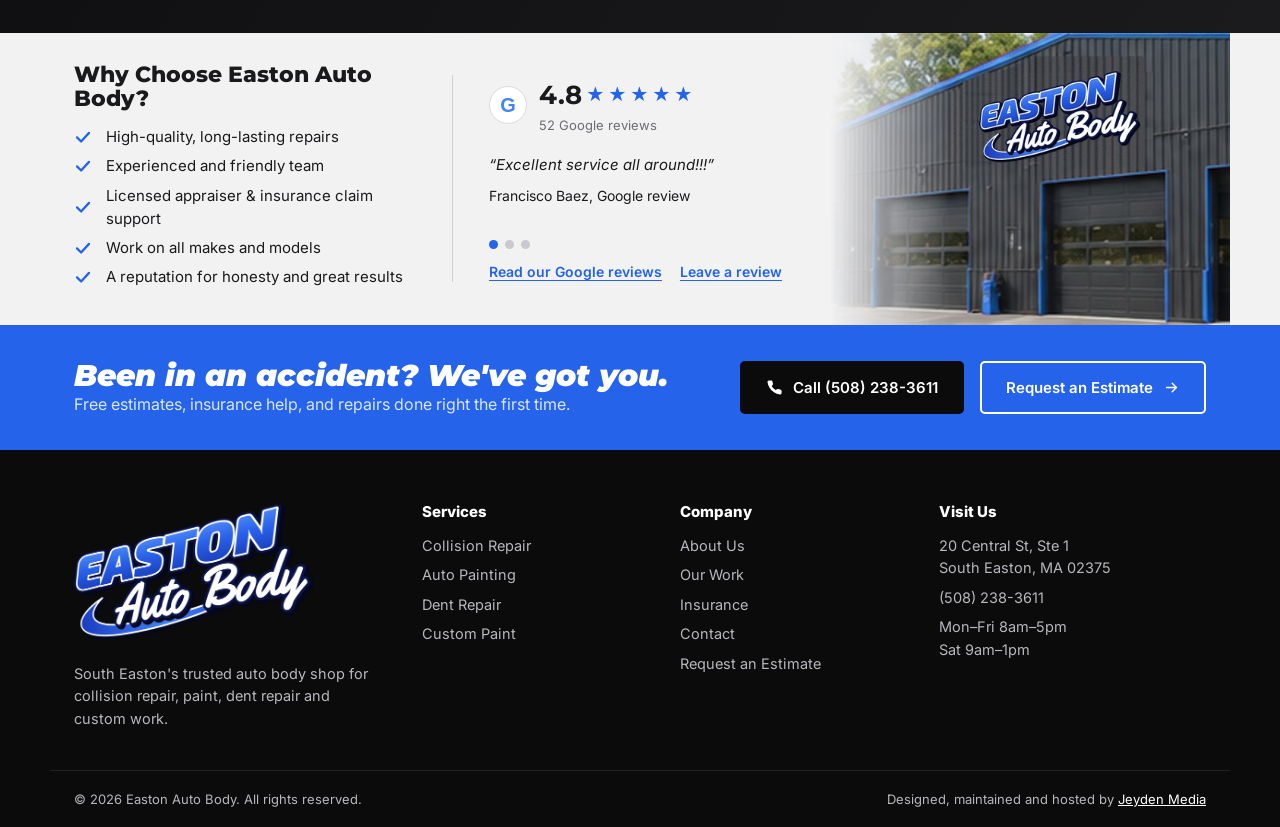
==== commit 1606fb24: "Add auto-scrolling Google reviews carousel to home page Co-Authored-By: Claude Opus 5.5 <noreply@ant" ====
--- a/index.html
+++ b/index.html
@@ -6,7 +6,7 @@
 <link rel="preconnect" href="https://fonts.googleapis.com"><link rel="preconnect" href="https://fonts.gstatic.com" crossorigin>
 <link href="https://fonts.googleapis.com/css2?family=Inter:wght@400;500;600;700&family=Montserrat:ital,wght@0,700;0,800;0,900;1,800;1,900&display=swap" rel="stylesheet">
 <link rel="icon" href="img/favicon.png?v=202611241850" type="image/png">
-<link rel="stylesheet" href="css/style.css?v=202611242310">
+<link rel="stylesheet" href="css/style.css?v=202611250805">
 </head><body>
 <header class="site-header"><div class="wrap nav-bar">
 <a class="brand" href="index.html" aria-label="Easton Auto Body home"><img class="brand-logo" src="img/logo-header.png?v=202611241850" alt="Easton Auto Body"></a>
@@ -50,9 +50,12 @@
 <section class="why"><div class="wrap">
 <div><h2>Why Choose Easton Auto Body?</h2><ul class="checks"><li><svg class="" viewBox="0 0 24 24" fill="none" stroke="currentColor" stroke-width="2" stroke-linecap="round" stroke-linejoin="round" aria-hidden="true"><path d="M4 12.5 9.5 18 20 6.5" stroke-width="3"/></svg>High-quality, long-lasting repairs</li><li><svg class="" viewBox="0 0 24 24" fill="none" stroke="currentColor" stroke-width="2" stroke-linecap="round" stroke-linejoin="round" aria-hidden="true"><path d="M4 12.5 9.5 18 20 6.5" stroke-width="3"/></svg>Experienced and friendly team</li><li><svg class="" viewBox="0 0 24 24" fill="none" stroke="currentColor" stroke-width="2" stroke-linecap="round" stroke-linejoin="round" aria-hidden="true"><path d="M4 12.5 9.5 18 20 6.5" stroke-width="3"/></svg>Licensed appraiser & insurance claim support</li><li><svg class="" viewBox="0 0 24 24" fill="none" stroke="currentColor" stroke-width="2" stroke-linecap="round" stroke-linejoin="round" aria-hidden="true"><path d="M4 12.5 9.5 18 20 6.5" stroke-width="3"/></svg>Work on all makes and models</li><li><svg class="" viewBox="0 0 24 24" fill="none" stroke="currentColor" stroke-width="2" stroke-linecap="round" stroke-linejoin="round" aria-hidden="true"><path d="M4 12.5 9.5 18 20 6.5" stroke-width="3"/></svg>A reputation for honesty and great results</li></ul></div>
 <div class="quote reviews" id="reviews"><div class="g-rating"><span class="g-logo" aria-hidden="true">G</span><div><strong>4.8</strong> <span class="stars" aria-hidden="true">★★★★★</span><small>52 Google reviews</small></div></div>
-<blockquote>&ldquo;Excellent service all around!!!&rdquo;</blockquote>
-<cite>Francisco Baez, Google review</cite>
-<div class="review-links"><a href="https://www.google.com/maps/place/?q=place_id:ChIJB-BQOgSG5IkRGqs08oeL52E" target="_blank" rel="noopener">Read our Google reviews</a><a href="https://search.google.com/local/writereview?placeid=ChIJB-BQOgSG5IkRGqs08oeL52E" target="_blank" rel="noopener">Leave a review</a></div></div>
+<div class="rv-carousel" aria-roledescription="carousel" aria-label="Google reviews"><div class="rv-track">
+<figure class="rv-slide"><blockquote>&ldquo;Excellent service all around!!!&rdquo;</blockquote><figcaption>Francisco Baez, Google review</figcaption></figure>
+<figure class="rv-slide"><blockquote>Rated 4.8 out of 5 stars by 52 customers on Google.</blockquote><figcaption>South Easton drivers trust us with their cars.</figcaption></figure>
+<figure class="rv-slide"><blockquote>Had your car repaired with us? We&rsquo;d love to hear how it went.</blockquote><figcaption><a href="https://search.google.com/local/writereview?placeid=ChIJB-BQOgSG5IkRGqs08oeL52E" target="_blank" rel="noopener">Leave us a Google review</a></figcaption></figure>
+</div><div class="rv-dots" aria-hidden="true"></div></div>
+<div class="review-links"><a href="https://www.google.com/searchviewer/10?output=search&amp;svid=CCYSGioYOhYweDA6MHg2MWU3OGI4N2YyMzRhYjFhGAo&amp;hl=en&amp;gl=US#sv=[base64]" target="_blank" rel="noopener">Read our Google reviews</a><a href="https://search.google.com/local/writereview?placeid=ChIJB-BQOgSG5IkRGqs08oeL52E" target="_blank" rel="noopener">Leave a review</a></div></div>
 <div class="why-photo" role="img" aria-label="Easton Auto Body shop building"></div>
 </div></section>
 </main>
@@ -69,7 +72,7 @@
 </div>
 <div class="wrap foot-bottom"><span>© <span id="yr">2026</span> Easton Auto Body. All rights reserved.</span><span>Designed, maintained and hosted by <a href="https://jeydenmedia.com" target="_blank" rel="noopener" style="color:#fff;text-decoration:underline">Jeyden Media</a></span></div>
 </footer>
-<script src="js/main.js?v=202611241830"></script>
+<script src="js/main.js?v=202611250805"></script>
 <script src="js/send.js?v=202611240320"></script>
 <script src="js/intake.js?v=202611241830"></script>
 </body></html>
--- a/css/style.css
+++ b/css/style.css
@@ -134,6 +134,15 @@
 .g-rating strong{font-family:var(--head);font-size:26px;vertical-align:middle}
 .g-rating .stars{font-size:18px;vertical-align:middle}
 .g-rating small{display:block;font-size:13px;color:var(--muted)}
+.rv-carousel{position:relative;overflow:hidden}
+.rv-track{display:flex;transition:transform .6s ease}
+.rv-slide{flex:0 0 100%;margin:0;padding-right:4px}
+.rv-slide blockquote{font-style:italic;font-size:15px;margin:6px 0 8px}
+.rv-slide figcaption{font-size:14px}
+.rv-dots{display:flex;gap:7px;margin-top:10px}
+.rv-dots button{width:9px;height:9px;border-radius:50%;border:0;padding:0;background:#c9c9cf;cursor:pointer}
+.rv-dots button.on{background:var(--red)}
+.rv-slide figcaption a{color:var(--red);font-weight:600;text-decoration:underline;text-underline-offset:3px}
 .review-links{display:flex;gap:18px;flex-wrap:wrap;margin-top:12px;font-size:14px;font-weight:600}
 .review-links a{color:var(--red);text-decoration:underline;text-underline-offset:3px}
 .why-photo{align-self:stretch;margin:-30px -24px -30px 0;min-height:200px;background:url(../img/shop-sign.jpg?v=3) center/cover;-webkit-mask-image:linear-gradient(90deg,transparent,#000 30%);mask-image:linear-gradient(90deg,transparent,#000 30%)}
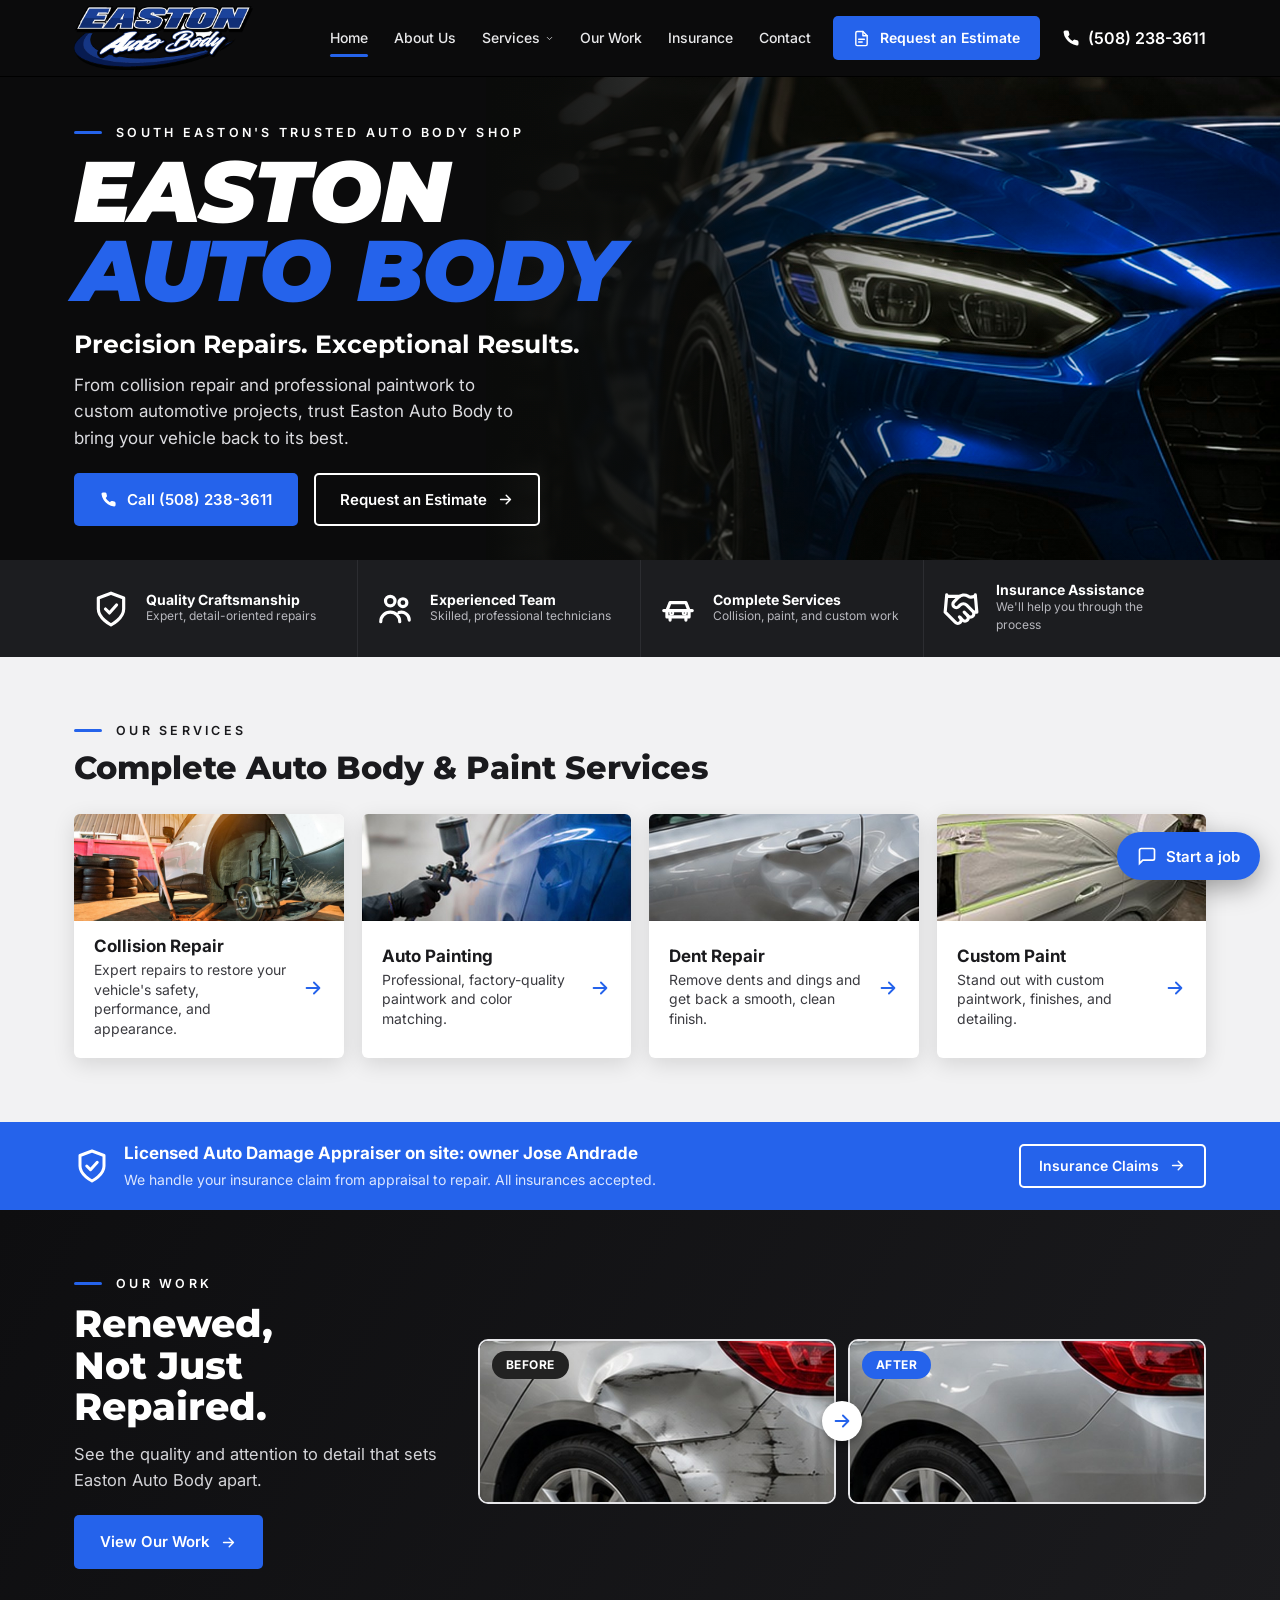
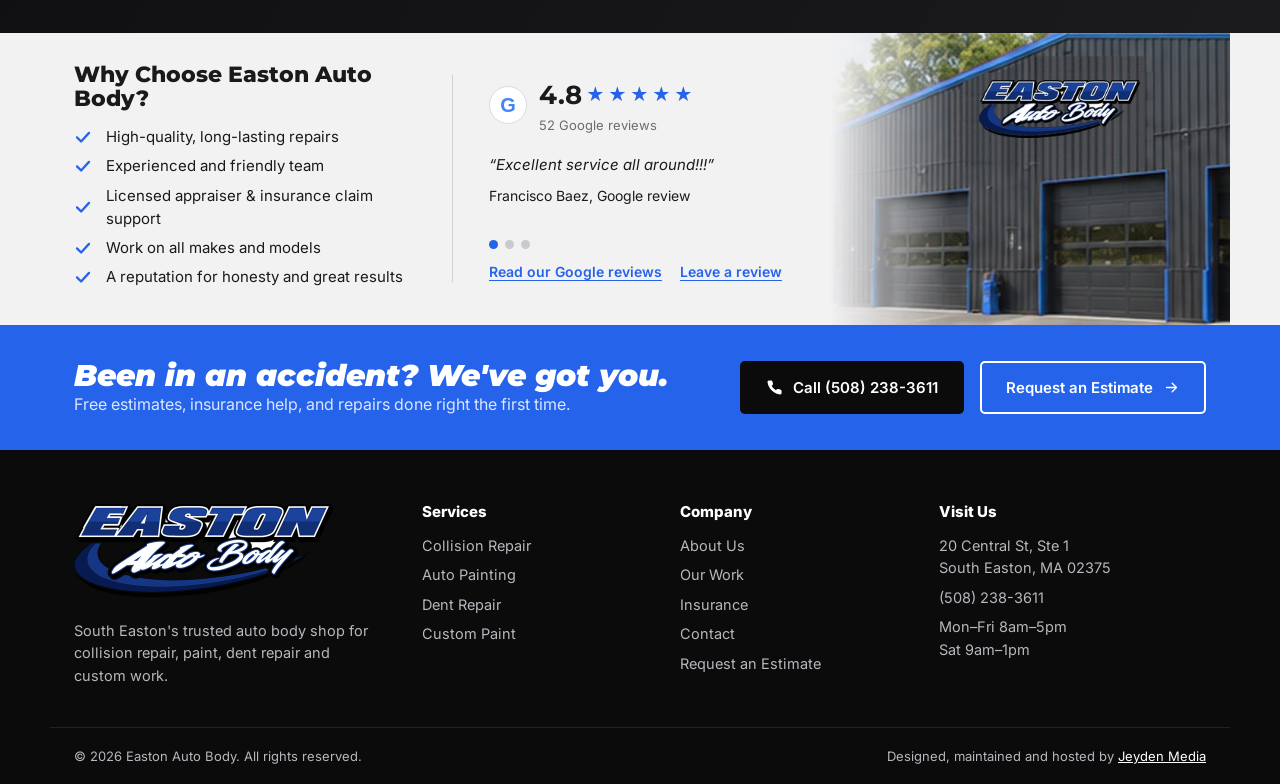
==== commit aea8020c: "Use the shop's real logo (cleaned, transparent) in header, footer, favicon and storefront photo Co-A" ====
--- a/index.html
+++ b/index.html
@@ -5,11 +5,11 @@
 <meta name="description" content="Easton Auto Body in South Easton, MA: collision repair, auto painting, dent repair and custom paint. Call (508) 238-3611.">
 <link rel="preconnect" href="https://fonts.googleapis.com"><link rel="preconnect" href="https://fonts.gstatic.com" crossorigin>
 <link href="https://fonts.googleapis.com/css2?family=Inter:wght@400;500;600;700&family=Montserrat:ital,wght@0,700;0,800;0,900;1,800;1,900&display=swap" rel="stylesheet">
-<link rel="icon" href="img/favicon.png?v=202611241850" type="image/png">
-<link rel="stylesheet" href="css/style.css?v=202611250805">
+<link rel="icon" href="img/favicon.png?v=202611252145" type="image/png">
+<link rel="stylesheet" href="css/style.css?v=202611252145">
 </head><body>
 <header class="site-header"><div class="wrap nav-bar">
-<a class="brand" href="index.html" aria-label="Easton Auto Body home"><img class="brand-logo" src="img/logo-header.png?v=202611241850" alt="Easton Auto Body"></a>
+<a class="brand" href="index.html" aria-label="Easton Auto Body home"><img class="brand-logo" src="img/logo-header.png?v=202611252145" alt="Easton Auto Body"></a>
 <ul class="nav" id="nav"><li><a class="navlink active" href="index.html">Home</a></li><li><a class="navlink" href="about.html">About Us</a></li><li class="has-drop"><a class="navlink" href="services.html">Services <svg class="caret" viewBox="0 0 24 24" fill="none" stroke="currentColor" stroke-width="2" stroke-linecap="round" stroke-linejoin="round" aria-hidden="true"><path d="m6 9 6 6 6-6"/></svg></a><div class="dropdown"><a href="services.html#collision">Collision Repair</a><a href="services.html#painting">Auto Painting</a><a href="services.html#dent">Dent Repair</a><a href="services.html#custom">Custom Paint</a></div></li><li><a class="navlink" href="work.html">Our Work</a></li><li><a class="navlink" href="insurance.html">Insurance</a></li><li><a class="navlink" href="contact.html">Contact</a></li></ul>
 <div class="nav-cta"><a class="btn btn-red btn-sm" href="estimate.html"><svg class="" viewBox="0 0 24 24" fill="none" stroke="currentColor" stroke-width="2" stroke-linecap="round" stroke-linejoin="round" aria-hidden="true"><path d="M14 2H6a2 2 0 0 0-2 2v16a2 2 0 0 0 2 2h12a2 2 0 0 0 2-2V8z"/><path d="M14 2v6h6M8 13h8M8 17h5"/></svg> Request an Estimate</a>
 <a class="phone-link" href="tel:+15082383611" aria-label="Call (508) 238-3611"><svg class="" viewBox="0 0 24 24" fill="none" stroke="currentColor" stroke-width="2" stroke-linecap="round" stroke-linejoin="round" aria-hidden="true"><path d="M22 16.9v3a2 2 0 0 1-2.2 2 19.8 19.8 0 0 1-8.6-3.1 19.5 19.5 0 0 1-6-6A19.8 19.8 0 0 1 2.1 4.2 2 2 0 0 1 4.1 2h3a2 2 0 0 1 2 1.7c.1 1 .4 1.9.7 2.8a2 2 0 0 1-.5 2.1L8 9.9a16 16 0 0 0 6 6l1.3-1.3a2 2 0 0 1 2.1-.4c.9.3 1.8.6 2.8.7a2 2 0 0 1 1.7 2Z" fill="currentColor" stroke="none"/></svg><span>(508) 238-3611</span></a>
@@ -65,7 +65,7 @@
 </div></section>
 <footer class="site-footer">
 <div class="wrap foot-grid">
-<div class="foot-about"><a class="brand" href="index.html" aria-label="Easton Auto Body home"><img class="brand-logo-full" src="img/logo-footer.png?v=202611241850" alt="Easton Auto Body: We don't just repair. We renew."></a><p>South Easton's trusted auto body shop for collision repair, paint, dent repair and custom work.</p></div>
+<div class="foot-about"><a class="brand" href="index.html" aria-label="Easton Auto Body home"><img class="brand-logo-full" src="img/logo-footer.png?v=202611252145" alt="Easton Auto Body: We don't just repair. We renew."></a><p>South Easton's trusted auto body shop for collision repair, paint, dent repair and custom work.</p></div>
 <div><h4>Services</h4><ul><li><a href="services.html#collision">Collision Repair</a></li><li><a href="services.html#painting">Auto Painting</a></li><li><a href="services.html#dent">Dent Repair</a></li><li><a href="services.html#custom">Custom Paint</a></li></ul></div>
 <div><h4>Company</h4><ul><li><a href="about.html">About Us</a></li><li><a href="work.html">Our Work</a></li><li><a href="insurance.html">Insurance</a></li><li><a href="contact.html">Contact</a></li><li><a href="estimate.html">Request an Estimate</a></li></ul></div>
 <div><h4>Visit Us</h4><ul><li>20 Central St, Ste 1<br>South Easton, MA 02375</li><li><a href="tel:+15082383611">(508) 238-3611</a></li><li>Mon–Fri 8am–5pm<br>Sat 9am–1pm</li></ul></div>
--- a/css/style.css
+++ b/css/style.css
@@ -145,7 +145,7 @@
 .rv-slide figcaption a{color:var(--red);font-weight:600;text-decoration:underline;text-underline-offset:3px}
 .review-links{display:flex;gap:18px;flex-wrap:wrap;margin-top:12px;font-size:14px;font-weight:600}
 .review-links a{color:var(--red);text-decoration:underline;text-underline-offset:3px}
-.why-photo{align-self:stretch;margin:-30px -24px -30px 0;min-height:200px;background:url(../img/shop-sign.jpg?v=3) center/cover;-webkit-mask-image:linear-gradient(90deg,transparent,#000 30%);mask-image:linear-gradient(90deg,transparent,#000 30%)}
+.why-photo{align-self:stretch;margin:-30px -24px -30px 0;min-height:200px;background:url(../img/shop-sign.jpg?v=4) center/cover;-webkit-mask-image:linear-gradient(90deg,transparent,#000 30%);mask-image:linear-gradient(90deg,transparent,#000 30%)}
 
 /* CTA band */
 .cta-band{background:var(--red);color:#fff}
@@ -449,8 +449,8 @@
 .hero .wrap,.page-hero .wrap{z-index:2}
 @media (min-width:1400px){.hero-bg{width:58%}.hero-bg::before{background:linear-gradient(90deg,var(--black) 0%,rgba(11,11,12,.75) 25%,rgba(11,11,12,.15) 60%,transparent 100%)}}
 /* blue Easton Auto Body script logo (from business card) */
-.brand-logo{height:72px;width:auto}
-.brand-logo-full{width:240px}
+.brand-logo{height:64px;width:auto}
+.brand-logo-full{width:260px}
 @media (max-width:1200px) and (min-width:981px){.brand-logo{height:52px}}
 @media (max-width:640px){.brand-logo{height:52px}}
 /* blue car: recolor red hero video/poster to brand blue */
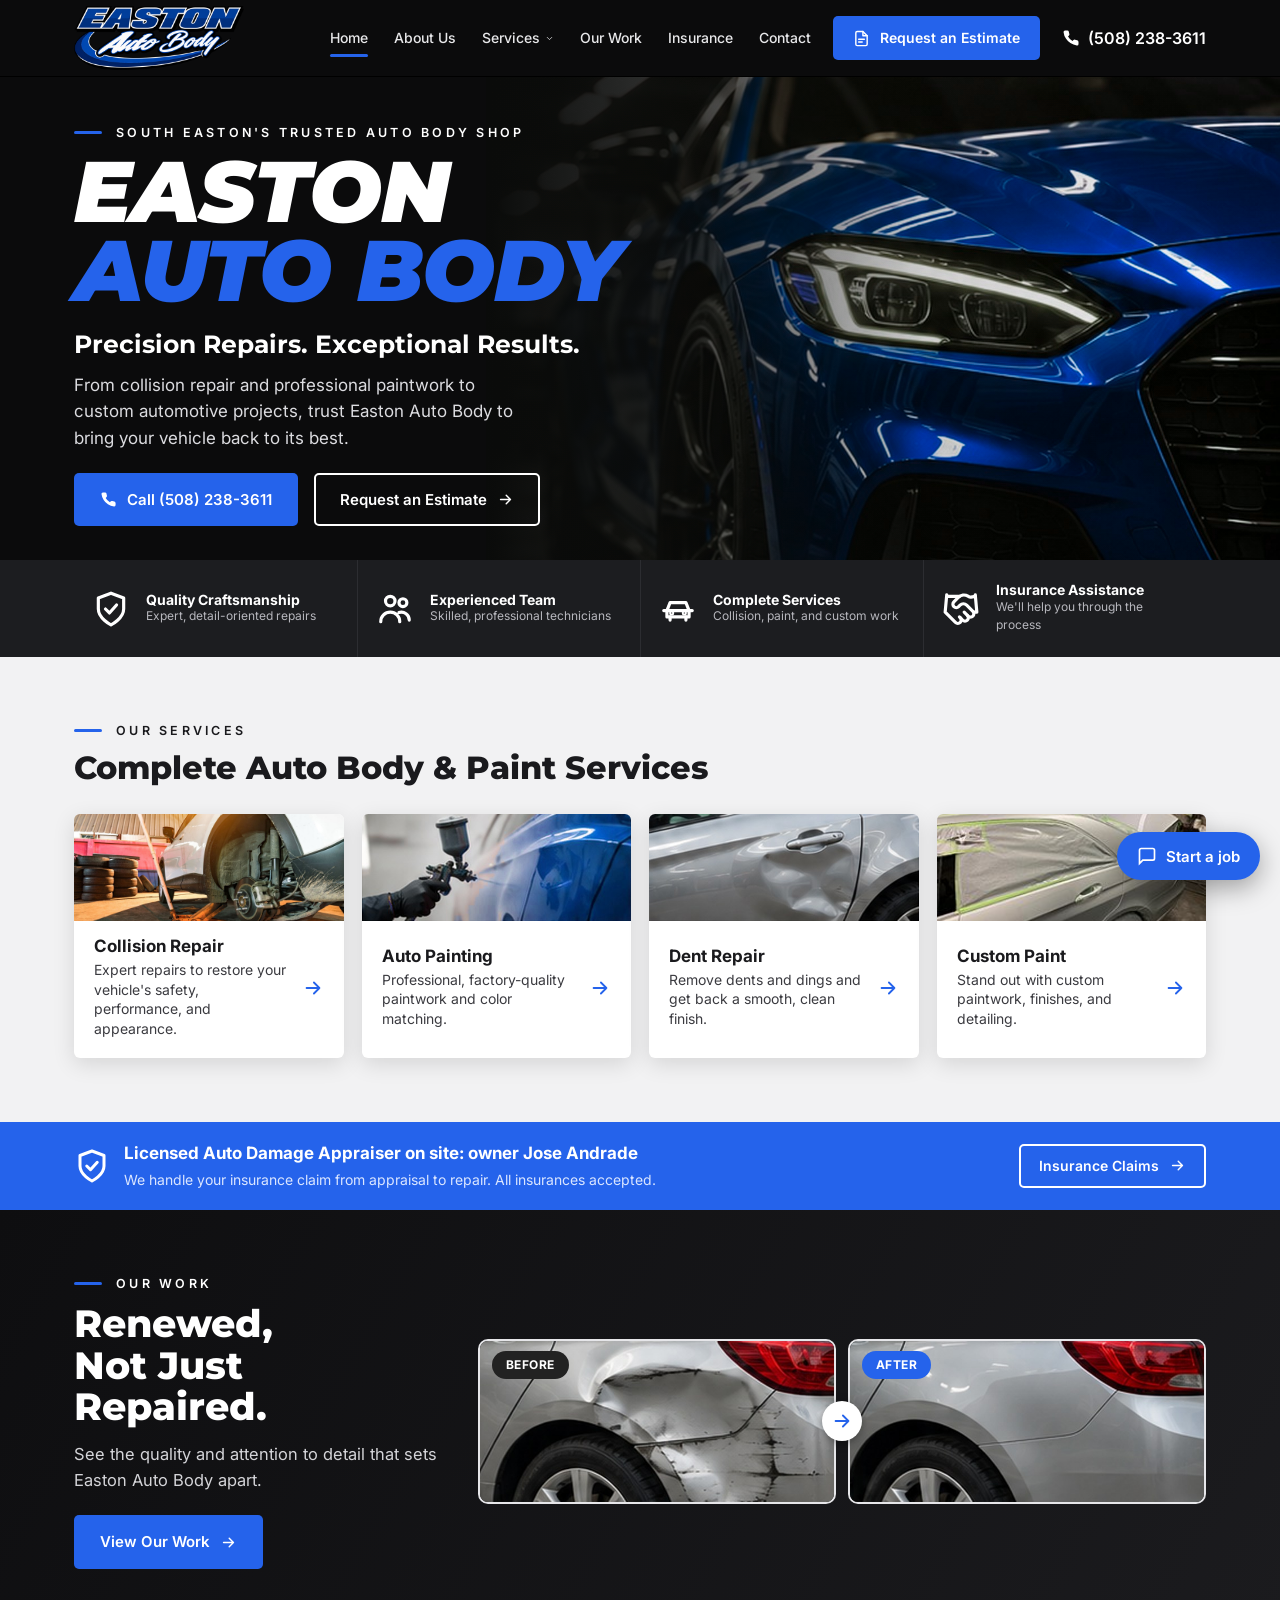
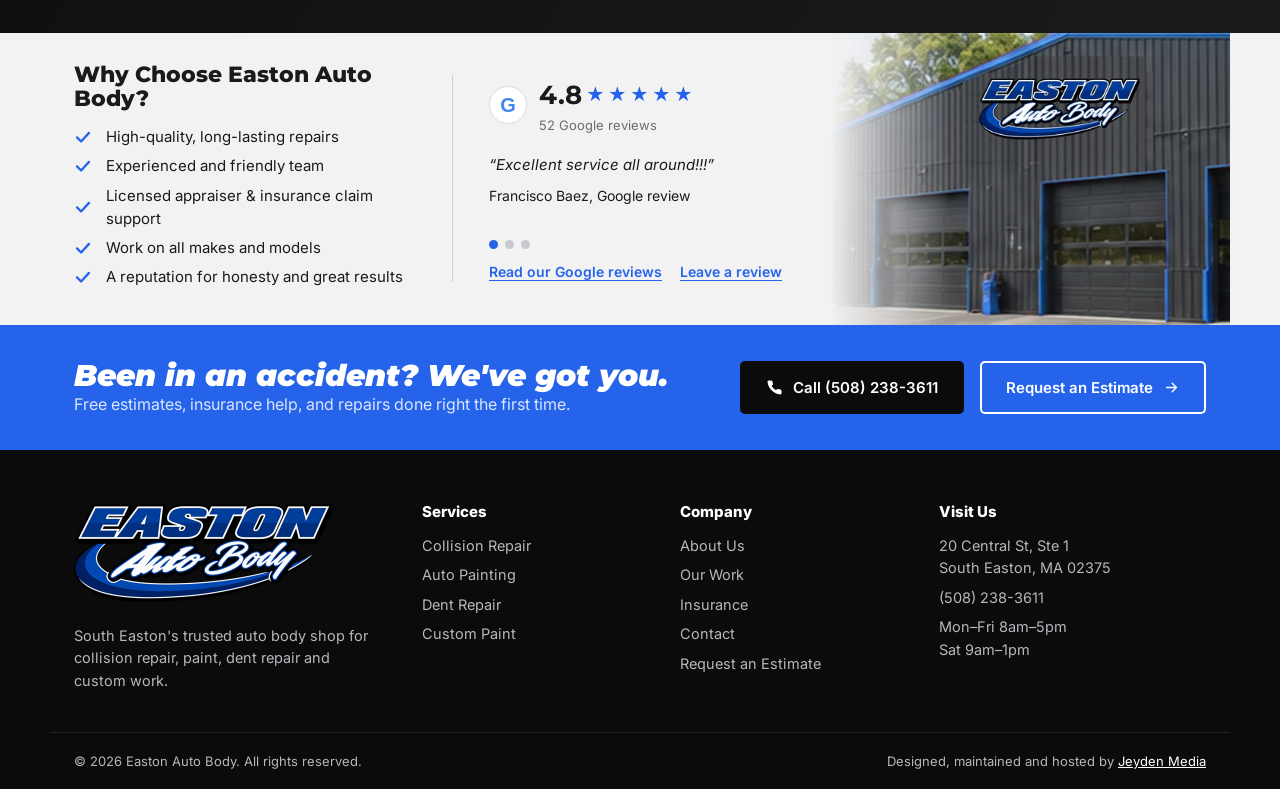
==== commit bca52605: "Update site logo to Drew's new transparent logo file Co-Authored-By: Claude Opus 5.5 <noreply@anthro" ====
--- a/index.html
+++ b/index.html
@@ -5,11 +5,11 @@
 <meta name="description" content="Easton Auto Body in South Easton, MA: collision repair, auto painting, dent repair and custom paint. Call (508) 238-3611.">
 <link rel="preconnect" href="https://fonts.googleapis.com"><link rel="preconnect" href="https://fonts.gstatic.com" crossorigin>
 <link href="https://fonts.googleapis.com/css2?family=Inter:wght@400;500;600;700&family=Montserrat:ital,wght@0,700;0,800;0,900;1,800;1,900&display=swap" rel="stylesheet">
-<link rel="icon" href="img/favicon.png?v=202611252145" type="image/png">
-<link rel="stylesheet" href="css/style.css?v=202611252145">
+<link rel="icon" href="img/favicon.png?v=202611271520" type="image/png">
+<link rel="stylesheet" href="css/style.css?v=202611271520">
 </head><body>
 <header class="site-header"><div class="wrap nav-bar">
-<a class="brand" href="index.html" aria-label="Easton Auto Body home"><img class="brand-logo" src="img/logo-header.png?v=202611252145" alt="Easton Auto Body"></a>
+<a class="brand" href="index.html" aria-label="Easton Auto Body home"><img class="brand-logo" src="img/logo-header.png?v=202611271520" alt="Easton Auto Body"></a>
 <ul class="nav" id="nav"><li><a class="navlink active" href="index.html">Home</a></li><li><a class="navlink" href="about.html">About Us</a></li><li class="has-drop"><a class="navlink" href="services.html">Services <svg class="caret" viewBox="0 0 24 24" fill="none" stroke="currentColor" stroke-width="2" stroke-linecap="round" stroke-linejoin="round" aria-hidden="true"><path d="m6 9 6 6 6-6"/></svg></a><div class="dropdown"><a href="services.html#collision">Collision Repair</a><a href="services.html#painting">Auto Painting</a><a href="services.html#dent">Dent Repair</a><a href="services.html#custom">Custom Paint</a></div></li><li><a class="navlink" href="work.html">Our Work</a></li><li><a class="navlink" href="insurance.html">Insurance</a></li><li><a class="navlink" href="contact.html">Contact</a></li></ul>
 <div class="nav-cta"><a class="btn btn-red btn-sm" href="estimate.html"><svg class="" viewBox="0 0 24 24" fill="none" stroke="currentColor" stroke-width="2" stroke-linecap="round" stroke-linejoin="round" aria-hidden="true"><path d="M14 2H6a2 2 0 0 0-2 2v16a2 2 0 0 0 2 2h12a2 2 0 0 0 2-2V8z"/><path d="M14 2v6h6M8 13h8M8 17h5"/></svg> Request an Estimate</a>
 <a class="phone-link" href="tel:+15082383611" aria-label="Call (508) 238-3611"><svg class="" viewBox="0 0 24 24" fill="none" stroke="currentColor" stroke-width="2" stroke-linecap="round" stroke-linejoin="round" aria-hidden="true"><path d="M22 16.9v3a2 2 0 0 1-2.2 2 19.8 19.8 0 0 1-8.6-3.1 19.5 19.5 0 0 1-6-6A19.8 19.8 0 0 1 2.1 4.2 2 2 0 0 1 4.1 2h3a2 2 0 0 1 2 1.7c.1 1 .4 1.9.7 2.8a2 2 0 0 1-.5 2.1L8 9.9a16 16 0 0 0 6 6l1.3-1.3a2 2 0 0 1 2.1-.4c.9.3 1.8.6 2.8.7a2 2 0 0 1 1.7 2Z" fill="currentColor" stroke="none"/></svg><span>(508) 238-3611</span></a>
@@ -65,7 +65,7 @@
 </div></section>
 <footer class="site-footer">
 <div class="wrap foot-grid">
-<div class="foot-about"><a class="brand" href="index.html" aria-label="Easton Auto Body home"><img class="brand-logo-full" src="img/logo-footer.png?v=202611252145" alt="Easton Auto Body: We don't just repair. We renew."></a><p>South Easton's trusted auto body shop for collision repair, paint, dent repair and custom work.</p></div>
+<div class="foot-about"><a class="brand" href="index.html" aria-label="Easton Auto Body home"><img class="brand-logo-full" src="img/logo-footer.png?v=202611271520" alt="Easton Auto Body: We don't just repair. We renew."></a><p>South Easton's trusted auto body shop for collision repair, paint, dent repair and custom work.</p></div>
 <div><h4>Services</h4><ul><li><a href="services.html#collision">Collision Repair</a></li><li><a href="services.html#painting">Auto Painting</a></li><li><a href="services.html#dent">Dent Repair</a></li><li><a href="services.html#custom">Custom Paint</a></li></ul></div>
 <div><h4>Company</h4><ul><li><a href="about.html">About Us</a></li><li><a href="work.html">Our Work</a></li><li><a href="insurance.html">Insurance</a></li><li><a href="contact.html">Contact</a></li><li><a href="estimate.html">Request an Estimate</a></li></ul></div>
 <div><h4>Visit Us</h4><ul><li>20 Central St, Ste 1<br>South Easton, MA 02375</li><li><a href="tel:+15082383611">(508) 238-3611</a></li><li>Mon–Fri 8am–5pm<br>Sat 9am–1pm</li></ul></div>
--- a/css/style.css
+++ b/css/style.css
@@ -145,7 +145,7 @@
 .rv-slide figcaption a{color:var(--red);font-weight:600;text-decoration:underline;text-underline-offset:3px}
 .review-links{display:flex;gap:18px;flex-wrap:wrap;margin-top:12px;font-size:14px;font-weight:600}
 .review-links a{color:var(--red);text-decoration:underline;text-underline-offset:3px}
-.why-photo{align-self:stretch;margin:-30px -24px -30px 0;min-height:200px;background:url(../img/shop-sign.jpg?v=4) center/cover;-webkit-mask-image:linear-gradient(90deg,transparent,#000 30%);mask-image:linear-gradient(90deg,transparent,#000 30%)}
+.why-photo{align-self:stretch;margin:-30px -24px -30px 0;min-height:200px;background:url(../img/shop-sign.jpg?v=5) center/cover;-webkit-mask-image:linear-gradient(90deg,transparent,#000 30%);mask-image:linear-gradient(90deg,transparent,#000 30%)}
 
 /* CTA band */
 .cta-band{background:var(--red);color:#fff}
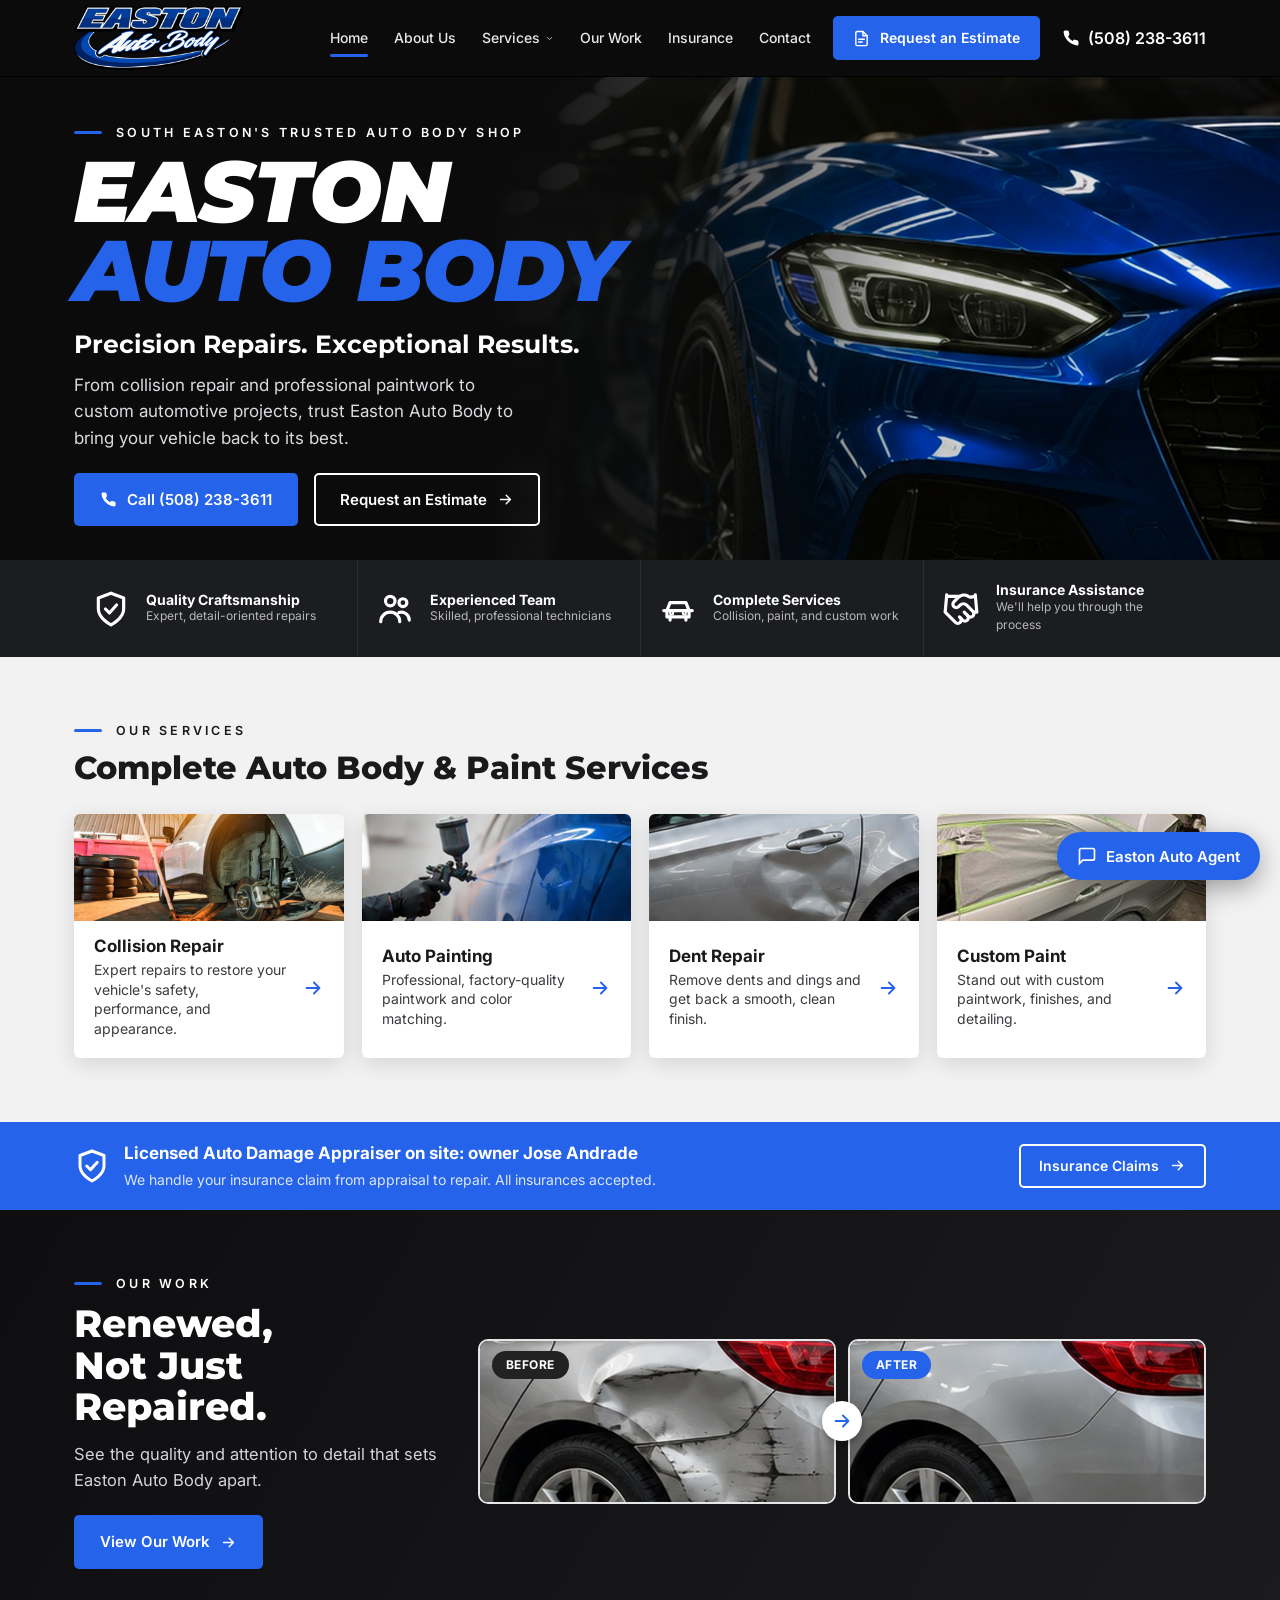
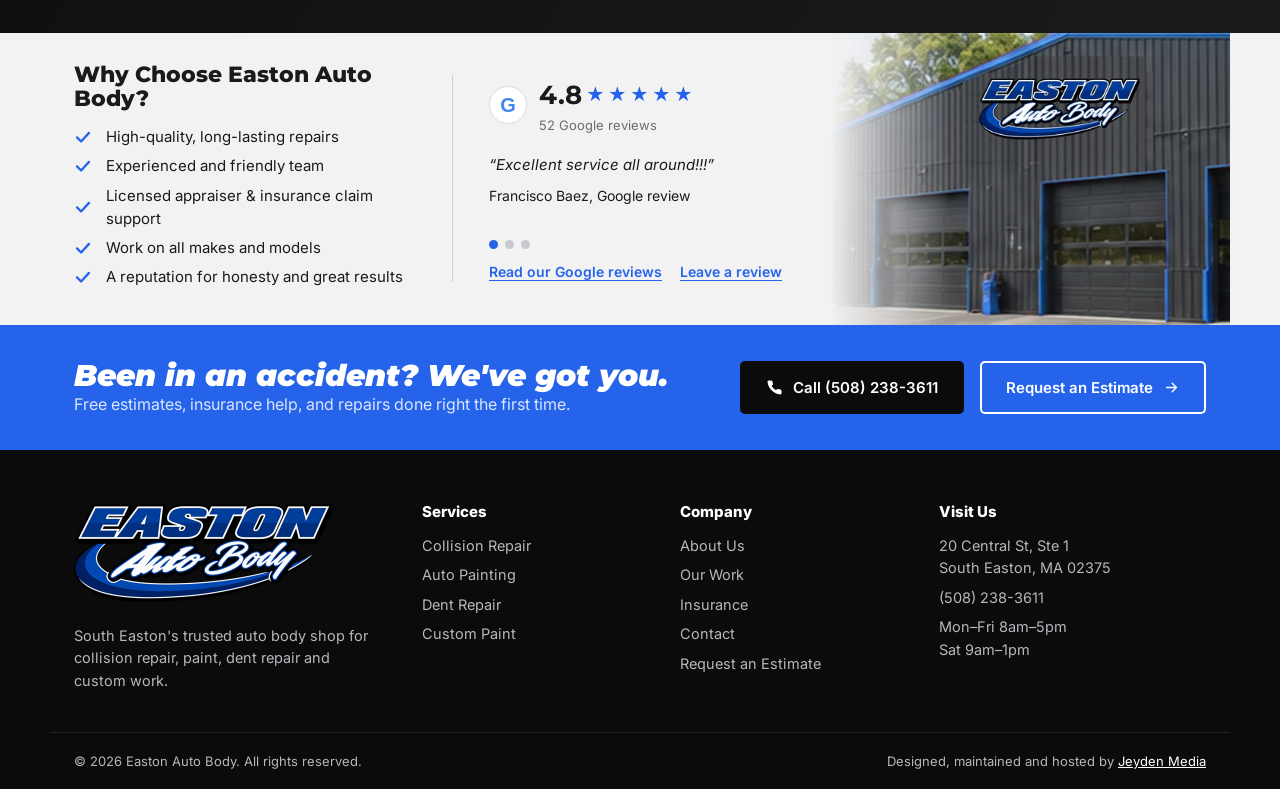
==== commit 2e8d872a: "Label the floating chat button Easton Auto Agent Co-Authored-By: Claude Opus 5.5 <noreply@anthropic." ====
--- a/index.html
+++ b/index.html
@@ -74,5 +74,5 @@
 </footer>
 <script src="js/main.js?v=202611250805"></script>
 <script src="js/send.js?v=202611240320"></script>
-<script src="js/intake.js?v=202611241830"></script>
+<script src="js/intake.js?v=202611271540"></script>
 </body></html>
